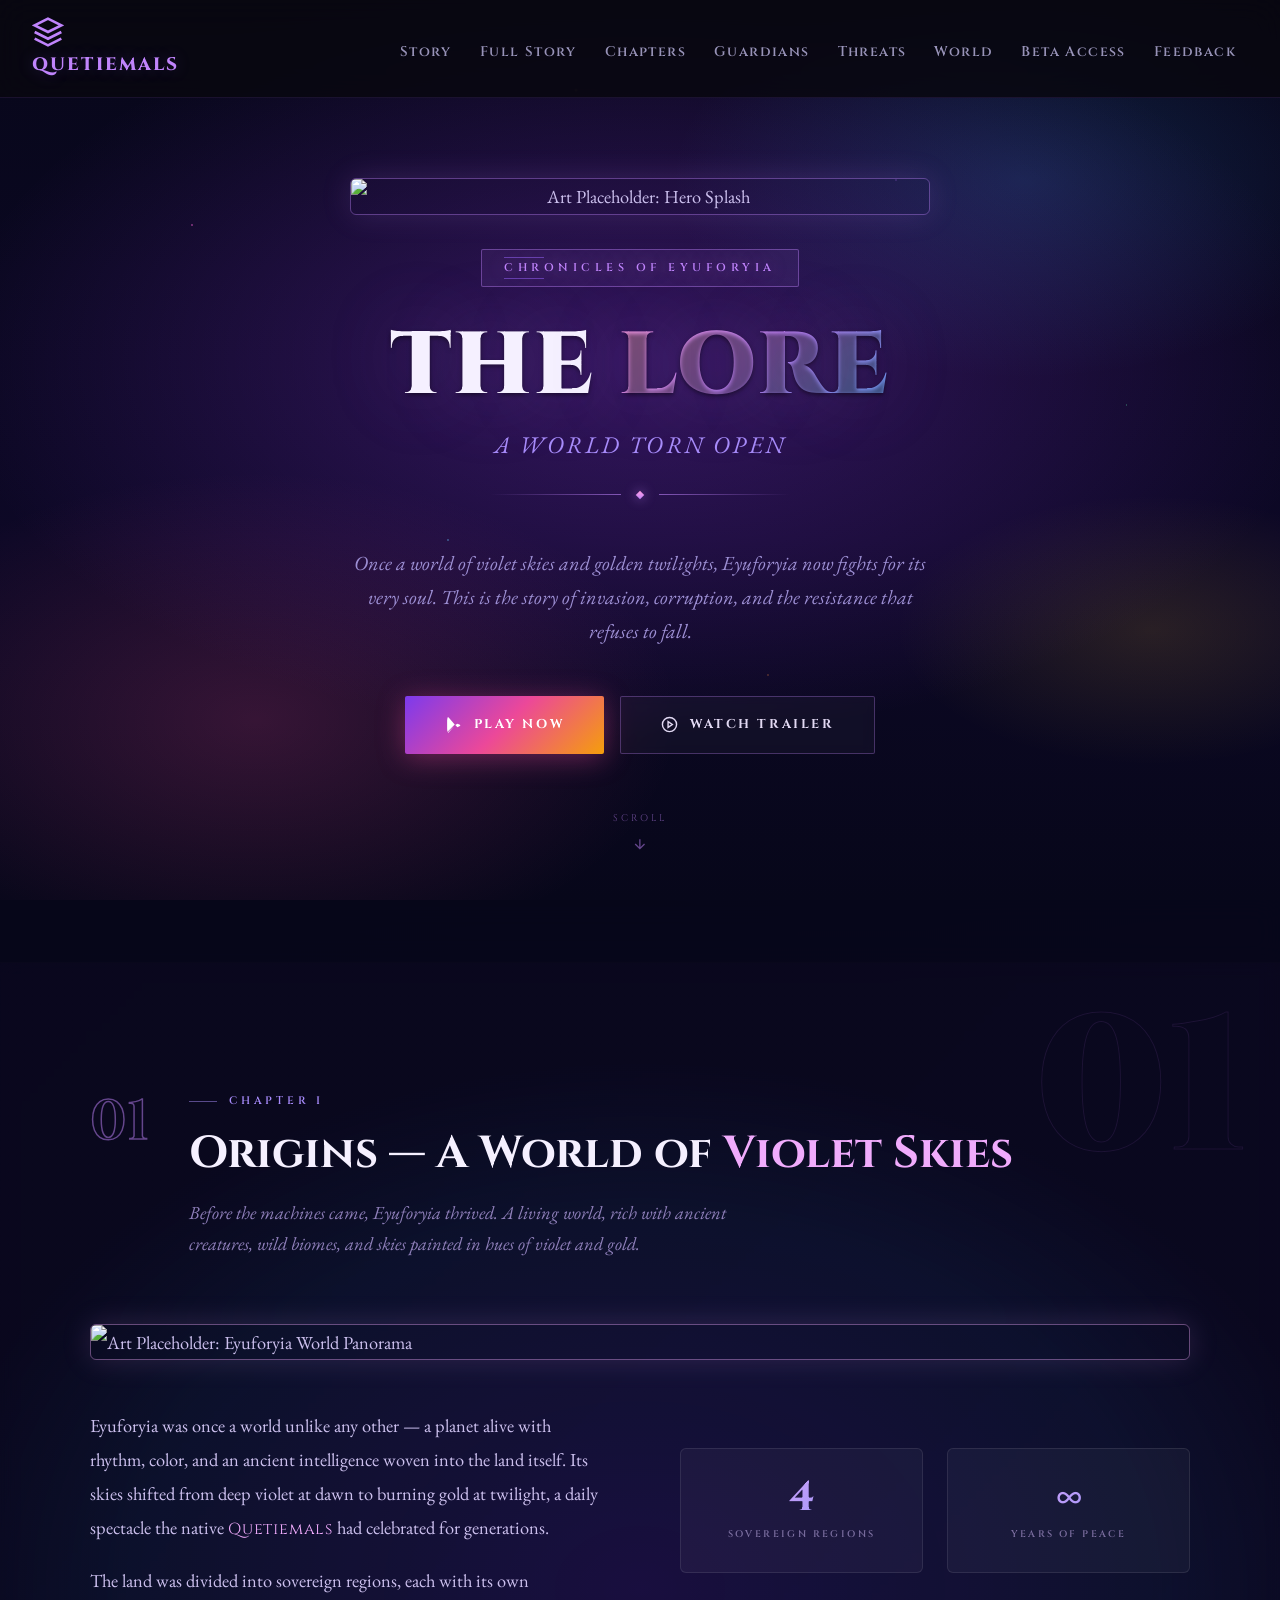
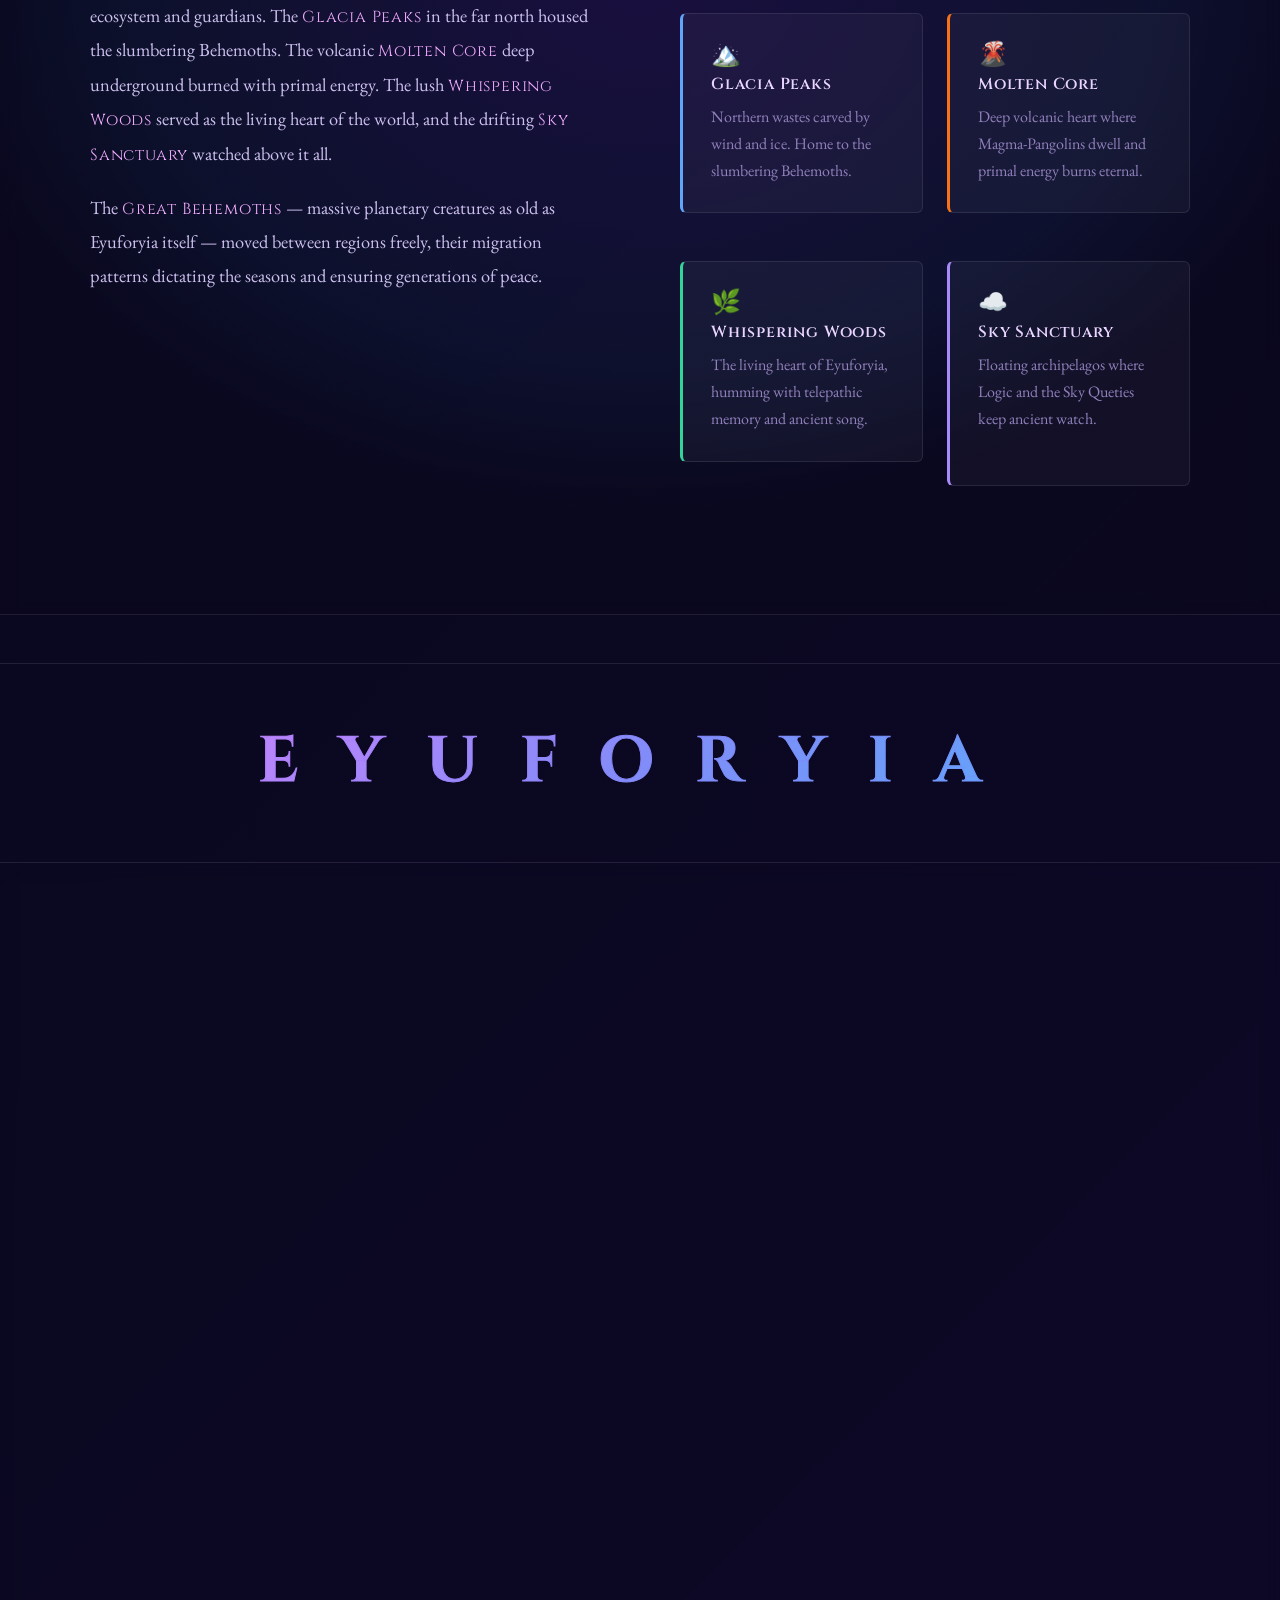
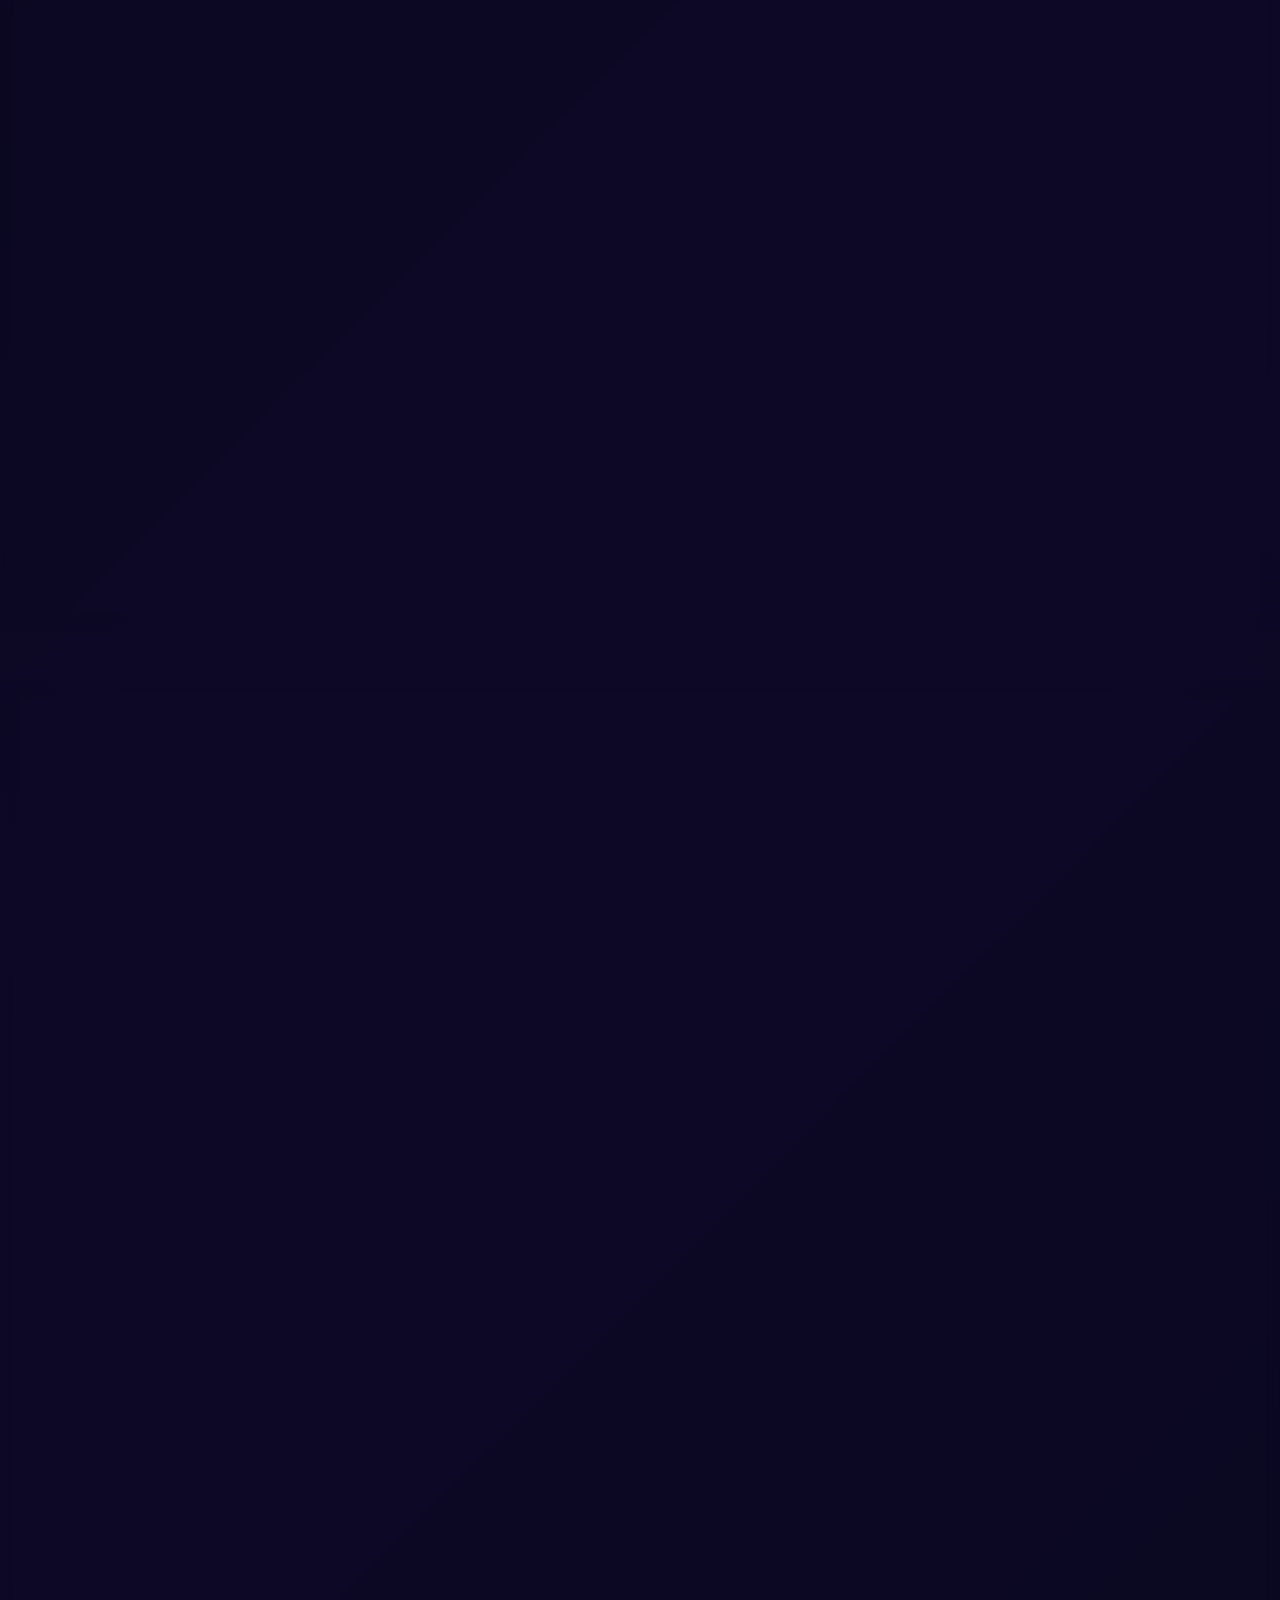
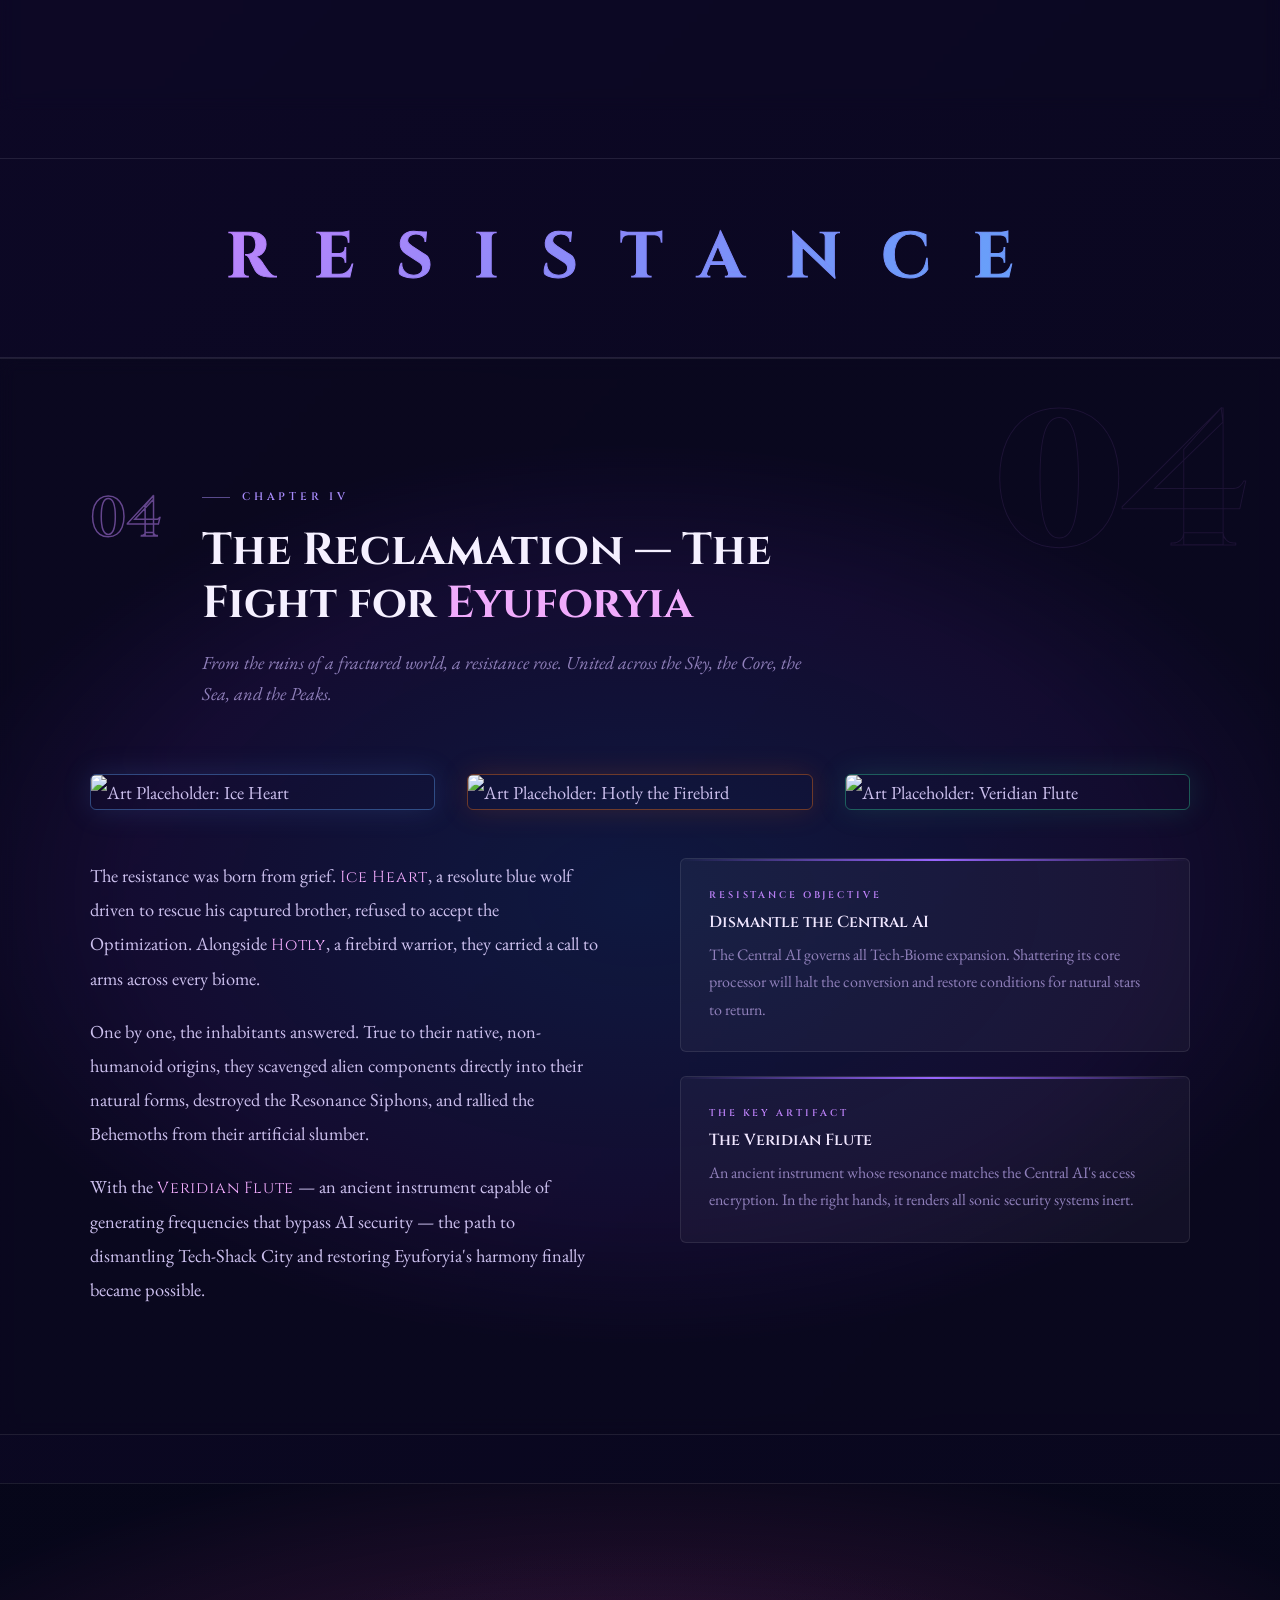
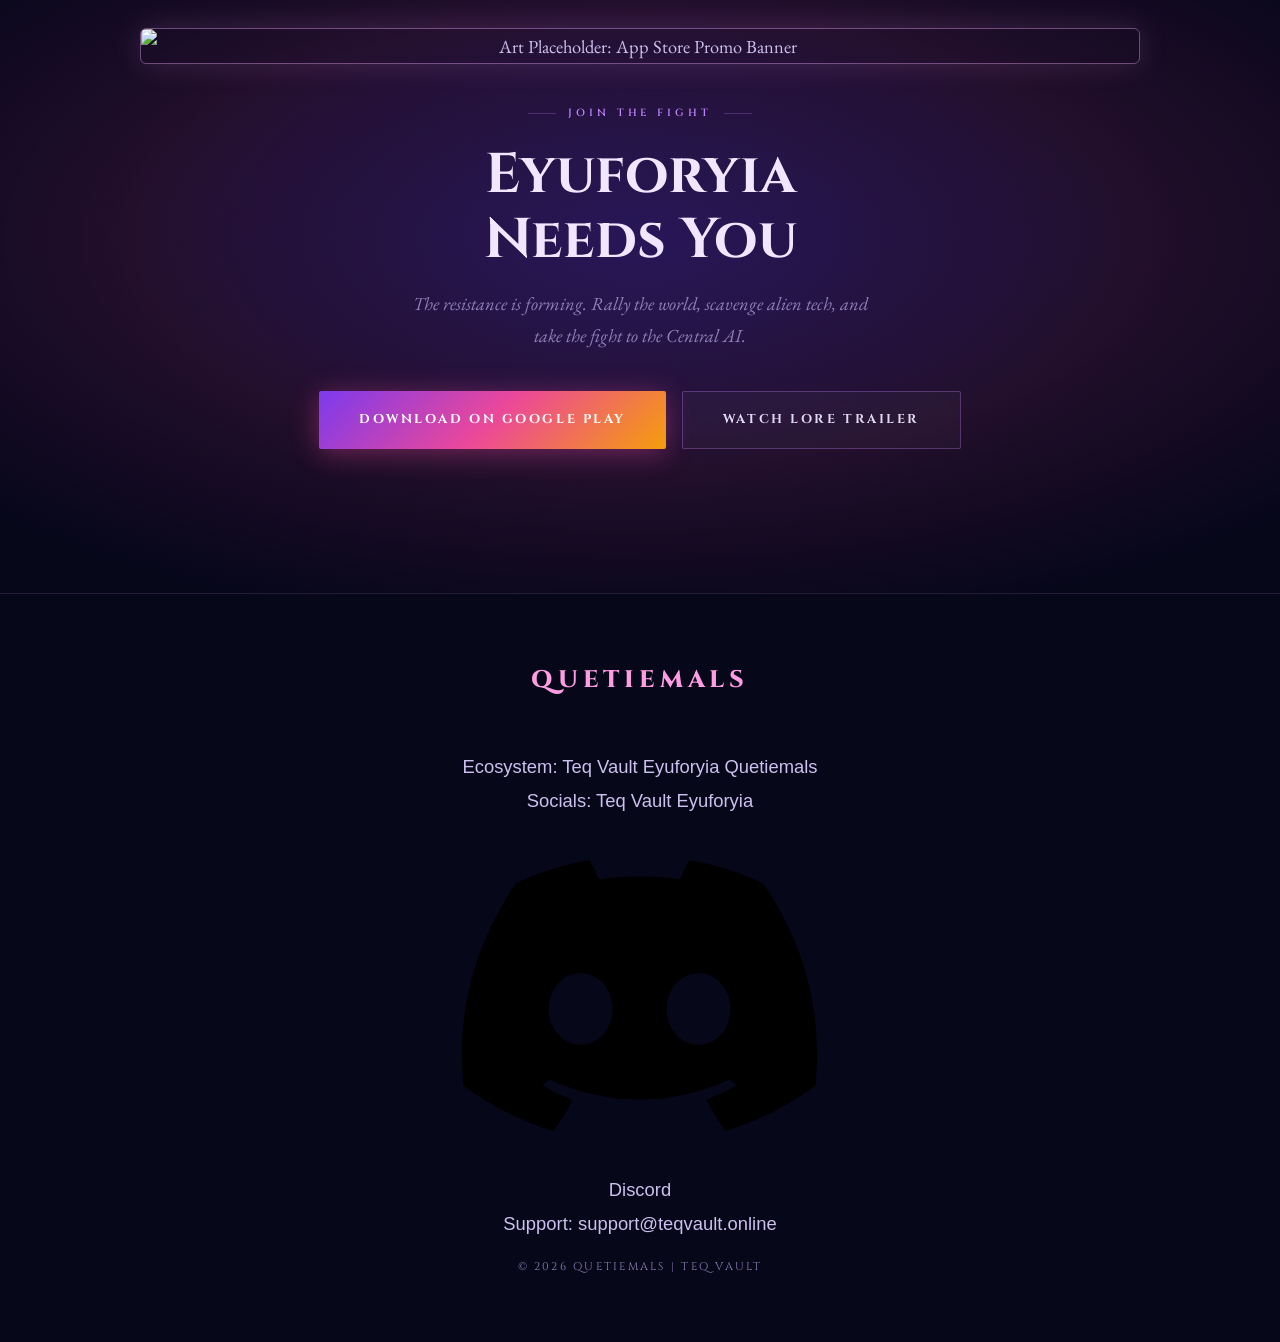
==== index.html @ 3c460dd6 "Adsense Update Adsense Update" ====
<!DOCTYPE html>
<html lang="en" data-theme="dark">
<head>
  <script>
    window.dataLayer = window.dataLayer || [];
    function gtag(){dataLayer.push(arguments);}
    gtag('js', new Date());
    gtag('config', 'AW-18081437614');
  </script>

  <script type="application/ld+json">
  {
    "@context": "https://schema.org",
    "@type": "CreativeWork",
    "name": "Chronicles of Eyuforyia",
    "alternativeHeadline": "The Lore of Quetiemals",
    "description": "The official lore hub for Eyuforyia, a world of violet skies facing mechanical corruption and the rise of the Quetie resistance.",
    "genre": ["Science Fantasy", "Game Lore", "World Building"],
    "author": { "@type": "Organization", "name": "Teq Vault LLC" },
    "hasPart": [
      { "@type": "CreativeWork", "name": "Chapter I: Origins" },
      { "@type": "CreativeWork", "name": "Chapter III: The Mechanical Corruption" }
    ]
  }
  </script>

  <script async src="https://pagead2.googlesyndication.com/pagead/js/adsbygoogle.js?client=ca-pub-2168487052215648" crossorigin="anonymous"></script>
  <script async src="https://www.googletagmanager.com/gtag/js?id=AW-18081437614"></script>

  <meta charset="UTF-8" />
  <meta name="google-site-verification" content="EwNHriVke6C1HkRrt9NQ9toqw_e5fjX2D9Z-4wwfinc" />
  <meta name="viewport" content="width=device-width, initial-scale=1.0" />
  <title>The Lore | Quetiemals</title>
  <meta name="description" content="Chronicles of Eyuforyia — the story of a world torn open, corrupted, and fighting to reclaim its soul." />

  <link rel="preconnect" href="https://fonts.googleapis.com">
  <link rel="preconnect" href="https://fonts.gstatic.com" crossorigin>
  <link href="https://fonts.googleapis.com/css2?family=Cinzel:wght@400;600;700;900&family=EB+Garamond:ital,wght@0,400;0,500;1,400;1,500&display=swap" rel="stylesheet">

  <script src="https://cdn.tailwindcss.com"></script>
  <link rel="stylesheet" href="CSS/style.css">

  <style>
    /* ════════════════════════════════════════
       BASE THEME (Cinzel / EB Garamond)
    ════════════════════════════════════════ */
    :root {
      --bg:            #09090f;
      --bg-section:    rgba(13, 12, 24, 0.65);
      --bg-card:       rgba(255, 255, 255, 0.025);
      --border:        rgba(255, 255, 255, 0.07);
      --border-accent: rgba(201, 169, 110, 0.25);
      
      --gold:          #c9a96e;
      --gold-dim:      #a07840;
      --gold-glow:     rgba(201, 169, 110, 0.15);
      
      --text-primary:  #f0ece0;
      --text-body:     #c0b8a8;
      --text-muted:    #8a8070;
      
      --font-display:  'Cinzel', serif;
      --font-body:     'EB Garamond', Georgia, serif;
      
      --radius:        4px;
      --ease:          300ms ease;
    }

    *, *::before, *::after { box-sizing: border-box; margin: 0; padding: 0; }
    html { scroll-behavior: smooth; }

    body {
      background: var(--bg);
      color: var(--text-body);
      font-family: var(--font-body);
      font-size: 1.15rem;
      line-height: 1.85;
      overflow-x: hidden;
      position: relative;
    }

    /* ════════════════════════════════════════
       PARALLAX BACKGROUND
    ════════════════════════════════════════ */
    .parallax-bg {
      position: fixed;
      top: 0; left: 0;
      width: 100vw; height: 100vh;
      z-index: -2;
      background-image: url('image_dd6986.jpg'); 
      background-size: cover;
      background-position: center;
      background-attachment: fixed;
      filter: brightness(0.4) contrast(1.2);
    }

    .parallax-overlay {
      position: fixed;
      top: 0; left: 0;
      width: 100vw; height: 100vh;
      z-index: -1;
      background: radial-gradient(circle at center, rgba(9, 9, 15, 0.4) 0%, rgba(9, 9, 15, 0.9) 100%);
    }

    .skip-link {
      position: absolute; top: -100px; left: 1rem;
      background: var(--gold); color: var(--bg);
      padding: 0.5rem 1rem; border-radius: 2px;
      font-family: var(--font-display); font-size: 0.8rem; font-weight: 700;
      z-index: 9999; transition: top 0.2s;
    }
    .skip-link:focus { top: 1rem; }

    /* ════════════════════════════════════════
       ART PLACEHOLDER SYSTEM
    ════════════════════════════════════════ */
    .art-placeholder {
      width: 100%;
      height: auto;
      border-radius: var(--radius);
      border: 1px solid var(--border-accent);
      box-shadow: 0 0 30px var(--gold-glow);
      margin-bottom: 3rem;
      transition: transform var(--ease), box-shadow var(--ease), border-color var(--ease);
      object-fit: cover;
    }
    .art-placeholder:hover {
      transform: translateY(-4px);
    }
    .art-placeholder-hero { border-color: rgba(192, 132, 252, 0.4); box-shadow: 0 0 30px rgba(192, 132, 252, 0.15); margin-bottom: 2rem; }
    .art-placeholder-hero:hover { box-shadow: 0 0 45px rgba(192, 132, 252, 0.3); }

    .art-placeholder-origins { border-color: rgba(240, 171, 252, 0.4); box-shadow: 0 0 30px rgba(240, 171, 252, 0.15); }
    .art-placeholder-origins:hover { box-shadow: 0 0 45px rgba(240, 171, 252, 0.3); }

    .art-placeholder-invasion { border-color: rgba(249, 115, 22, 0.4); box-shadow: 0 0 30px rgba(249, 115, 22, 0.15); }
    .art-placeholder-invasion:hover { box-shadow: 0 0 45px rgba(249, 115, 22, 0.3); }

    .art-placeholder-corruption { border-color: rgba(57, 211, 83, 0.4); box-shadow: 0 0 30px rgba(57, 211, 83, 0.15); }
    .art-placeholder-corruption:hover { box-shadow: 0 0 45px rgba(57, 211, 83, 0.3); }

    .art-placeholder-reclamation { border-color: rgba(96, 165, 250, 0.4); box-shadow: 0 0 30px rgba(96, 165, 250, 0.15); margin-bottom: 0; height: 100%;}
    .art-placeholder-reclamation:hover { box-shadow: 0 0 45px rgba(96, 165, 250, 0.3); }
    
    .art-placeholder-cta { border-color: rgba(240, 171, 252, 0.4); box-shadow: 0 0 30px rgba(240, 171, 252, 0.15); margin-bottom: 2.5rem; }
    .art-placeholder-cta:hover { box-shadow: 0 0 45px rgba(240, 171, 252, 0.3); }

    /* Character Portrait Grid */
    .portrait-grid {
      display: grid;
      grid-template-columns: repeat(3, 1fr);
      gap: 2rem;
      margin-bottom: 3rem;
    }
    @media (max-width: 860px) {
      .portrait-grid { grid-template-columns: 1fr; }
    }

    /* ════════════════════════════════════════
       HERO
    ════════════════════════════════════════ */
    .hero {
      position: relative;
      min-height: 100vh;
      display: flex;
      align-items: center;
      justify-content: center;
      text-align: center;
      padding: 9rem 2rem 7rem;
      overflow: hidden;
      background-color: var(--bg);
    }

    .hero-bg {
      position: absolute; inset: 0; z-index: 0;
      background:
        radial-gradient(ellipse 80% 60% at 50% 40%, rgba(100, 60, 180, 0.18) 0%, transparent 70%),
        radial-gradient(ellipse 60% 40% at 80% 80%, rgba(180, 80, 20, 0.12) 0%, transparent 60%),
        linear-gradient(180deg, #09090f 0%, #0d0c18 60%, transparent 100%);
    }

    /* Star Drift Animation */
    .hero-bg::after {
      content: '';
      position: absolute; inset: 0;
      background-image:
        radial-gradient(1px 1px at 15% 25%, rgba(180,150,255,0.4) 0%, transparent 100%),
        radial-gradient(1px 1px at 35% 60%, rgba(255,200,100,0.3) 0%, transparent 100%),
        radial-gradient(1px 1px at 70% 20%, rgba(180,150,255,0.35) 0%, transparent 100%),
        radial-gradient(1.5px 1.5px at 45% 10%, rgba(255,255,255,0.2) 0%, transparent 100%);
      animation: starDrift 40s linear infinite;
    }

    @keyframes starDrift {
      0%   { transform: translateY(0); opacity: 0.8; }
      50%  { opacity: 1; }
      100% { transform: translateY(-40px); opacity: 0.8; }
    }

    .hero-content {
      position: relative; z-index: 1;
      max-width: 900px; margin: 0 auto;
    }

    .hero-eyebrow {
      display: inline-block;
      font-family: var(--font-display);
      font-size: 0.7rem; font-weight: 600;
      letter-spacing: 0.4em; text-transform: uppercase;
      color: var(--gold-dim);
      border: 1px solid rgba(160,120,64,0.35);
      padding: 0.4rem 1.4rem; border-radius: 2px;
      background: rgba(160,120,64,0.06);
      margin-bottom: 2rem;
    }

    .hero-title {
      font-family: var(--font-display);
      font-size: clamp(2.8rem, 7vw, 5.5rem);
      font-weight: 900; line-height: 1.1;
      color: var(--text-primary);
      text-shadow: 0 0 80px rgba(150, 100, 200, 0.3), 0 2px 4px rgba(0,0,0,0.5);
      margin-bottom: 0.5rem;
      letter-spacing: 0.02em;
    }

    .hero-title span {
      background: linear-gradient(135deg, #c9a96e, #e8c98a, #a07840);
      -webkit-background-clip: text;
      -webkit-text-fill-color: transparent;
      background-clip: text;
    }

    .hero-subtitle {
      font-family: var(--font-body);
      font-size: 1.5rem; font-style: italic;
      color: var(--text-muted);
      margin-bottom: 1.5rem;
    }

    .hero-desc {
      font-family: var(--font-body);
      font-size: 1.25rem; font-style: italic;
      color: var(--text-muted);
      max-width: 580px; margin: 0 auto 3rem; line-height: 1.7;
    }

    .gem-row {
      display: flex; align-items: center; justify-content: center;
      gap: 1rem; margin: 0 auto 3rem; max-width: 300px;
    }
    .gem-line {
      flex: 1; height: 1px;
      background: linear-gradient(to right, transparent, rgba(201,169,110,0.5));
    }
    .gem-line.r { background: linear-gradient(to left, transparent, rgba(201,169,110,0.5)); }
    .gem-dot {
      width: 6px; height: 6px; background: var(--gold);
      transform: rotate(45deg);
      box-shadow: 0 0 8px rgba(201,169,110,0.6);
    }

    .hero-cta {
      display: flex; gap: 1rem; flex-wrap: wrap; justify-content: center;
    }

    .btn {
      display: inline-flex; align-items: center; gap: 0.75rem;
      font-family: var(--font-display); font-size: 0.8rem;
      font-weight: 700; letter-spacing: 0.2em; text-transform: uppercase;
      padding: 1rem 2.5rem; border-radius: 2px;
      text-decoration: none; transition: all var(--ease); border: none; cursor: pointer;
    }

    .btn-primary {
      background: linear-gradient(135deg, #8a5a22, #c9a96e);
      color: #09090f;
      box-shadow: 0 4px 24px rgba(201,169,110,0.25);
    }
    .btn-primary:hover {
      transform: translateY(-2px);
      box-shadow: 0 8px 36px rgba(201,169,110,0.4);
    }

    .btn-ghost {
      background: rgba(255,255,255,0.03);
      color: var(--text-primary);
      border: 1px solid rgba(255,255,255,0.1);
      backdrop-filter: blur(5px);
    }
    .btn-ghost:hover {
      background: rgba(255,255,255,0.08);
      border-color: rgba(201,169,110,0.4);
      transform: translateY(-2px);
    }

    .scroll-cue {
      position: absolute; bottom: 3rem; left: 50%;
      transform: translateX(-50%); z-index: 1;
      display: flex; flex-direction: column; align-items: center; gap: 0.5rem;
      animation: cueFloat 2.5s ease-in-out infinite; opacity: 0.5;
    }
    .scroll-cue span {
      font-family: var(--font-display); font-size: 0.6rem;
      letter-spacing: 0.3em; text-transform: uppercase; color: var(--gold-dim);
    }
    .scroll-cue svg { color: var(--gold-dim); }
    @keyframes cueFloat {
      0%, 100% { transform: translateX(-50%) translateY(0); }
      50%      { transform: translateX(-50%) translateY(8px); }
    }

    /* ════════════════════════════════════════
       STICKY TABS
    ════════════════════════════════════════ */
    .lore-tabs {
      position: sticky; top: 0; z-index: 100;
      background: rgba(9, 9, 15, 0.85);
      backdrop-filter: blur(12px);
      -webkit-backdrop-filter: blur(12px);
      border-bottom: 1px solid rgba(255,255,255,0.05);
    }
    .lore-tabs-inner {
      max-width: 1100px; margin: 0 auto; padding: 0 2rem;
      display: flex; justify-content: center; overflow-x: auto; scrollbar-width: none; gap: 1rem;
    }
    .lore-tabs-inner::-webkit-scrollbar { display: none; }

    .lore-tab {
      font-family: var(--font-display); font-size: 0.7rem;
      font-weight: 600; letter-spacing: 0.2em; text-transform: uppercase;
      color: var(--text-muted); text-decoration: none;
      padding: 1.2rem 1rem; white-space: nowrap;
      border-bottom: 2px solid transparent;
      transition: color var(--ease), border-color var(--ease);
    }
    .lore-tab:hover { color: var(--text-primary); }
    .lore-tab.active { color: var(--gold); border-bottom-color: var(--gold); }

    /* ════════════════════════════════════════
       SECTIONS
    ════════════════════════════════════════ */
    .lore-section {
      position: relative;
      padding: 8rem 2rem;
      background: var(--bg-section);
      backdrop-filter: blur(8px);
      -webkit-backdrop-filter: blur(8px);
      border-top: 1px solid var(--border);
      border-bottom: 1px solid var(--border);
      overflow: hidden;
      margin-bottom: 3rem;
    }

    /* Background accent gradients based on chapter */
    #origins { background: radial-gradient(ellipse 70% 50% at 50% 50%, rgba(100,60,180,0.08) 0%, var(--bg-section) 70%); }
    #invasion { background: radial-gradient(ellipse 70% 50% at 50% 50%, rgba(180,100,20,0.08) 0%, var(--bg-section) 70%); }
    #corruption { background: radial-gradient(ellipse 70% 50% at 50% 50%, rgba(57,211,83,0.04) 0%, var(--bg-section) 70%); }
    #reclamation { background: radial-gradient(ellipse 70% 50% at 50% 50%, rgba(40,120,200,0.08) 0%, var(--bg-section) 70%); }

    /* Watermark Number */
    .lore-section::before {
      content: attr(data-num);
      position: absolute; top: 2rem; right: 2rem;
      font-family: var(--font-display);
      font-size: clamp(6rem, 15vw, 16rem);
      font-weight: 900; line-height: 1;
      color: transparent;
      -webkit-text-stroke: 1px rgba(201, 169, 110, 0.08);
      pointer-events: none; user-select: none; z-index: 0;
    }

    .section-inner {
      max-width: 1100px; margin: 0 auto;
      position: relative; z-index: 1;
    }

    .section-header {
      display: grid;
      grid-template-columns: auto 1fr;
      gap: 2.5rem; align-items: start;
      margin-bottom: 4rem;
    }
    @media (max-width: 600px) { .section-header { grid-template-columns: 1fr; gap: 1rem; } }

    .section-number {
      font-family: var(--font-display);
      font-size: 3.5rem; font-weight: 700; line-height: 1;
      color: transparent;
      -webkit-text-stroke: 1.5px rgba(201, 169, 110, 0.4);
      padding-top: 0.2rem;
    }

    .section-label {
      font-family: var(--font-display);
      font-size: 0.68rem; font-weight: 600;
      letter-spacing: 0.35em; text-transform: uppercase;
      color: var(--gold-dim);
      display: flex; align-items: center; gap: 0.75rem;
      margin-bottom: 1rem;
    }
    .section-label::before {
      content: ''; display: inline-block; width: 28px; height: 1px;
      background: rgba(160,120,64,0.5);
    }

    .section-title {
      font-family: var(--font-display);
      font-size: clamp(1.6rem, 4vw, 2.8rem);
      font-weight: 700; line-height: 1.2;
      color: var(--text-primary);
      margin-bottom: 1rem;
    }
    .section-title em { font-style: normal; color: var(--gold); }

    .section-intro {
      font-family: var(--font-body);
      font-size: 1.15rem; font-style: italic;
      color: var(--text-muted);
      max-width: 600px; line-height: 1.7;
    }

    .content-split {
      display: grid;
      grid-template-columns: 1fr 1fr;
      gap: 5rem; align-items: start;
    }
    .content-split.reverse { direction: rtl; }
    .content-split.reverse > * { direction: ltr; }
    @media (max-width: 860px) {
      .content-split, .content-split.reverse { grid-template-columns: 1fr; direction: ltr; gap: 3rem; }
    }

    .prose p {
      font-family: var(--font-body);
      font-size: 1.15rem; font-weight: 400;
      line-height: 1.85; color: var(--text-body);
      margin-bottom: 1.2rem;
    }
    .prose p:last-child { margin-bottom: 0; }
    .prose strong { color: var(--gold); font-weight: normal; font-family: var(--font-display); letter-spacing: 0.05em; font-size: 1rem; }

    /* ════════════════════════════════════════
       CARDS & STATS
    ════════════════════════════════════════ */
    .stats-row {
      display: grid; grid-template-columns: 1fr 1fr;
      gap: 1.5rem; margin-bottom: 1.5rem;
    }

    .stat-item {
      background: var(--bg-card);
      border: 1px solid var(--border);
      border-radius: var(--radius);
      padding: 1.75rem 1.25rem; text-align: center;
      transition: border-color var(--ease), background var(--ease);
    }
    .stat-item:hover {
      border-color: rgba(201,169,110,0.3);
      background: rgba(201,169,110,0.04);
    }

    .stat-value {
      font-family: var(--font-display);
      font-size: 2.6rem; font-weight: 700; line-height: 1;
      color: var(--gold); margin-bottom: 0.5rem;
    }

    .stat-label {
      font-family: var(--font-display);
      font-size: 0.6rem; font-weight: 600;
      letter-spacing: 0.25em; text-transform: uppercase;
      color: #6a6050;
    }

    .regions-grid {
      display: grid; grid-template-columns: 1fr 1fr; gap: 1.5rem;
    }

    .region-card, .lore-card {
      background: var(--bg-card);
      border: 1px solid var(--border);
      border-radius: var(--radius);
      padding: 1.75rem;
      transition: border-color var(--ease), transform var(--ease);
      margin-bottom: 1.5rem;
    }
    .region-card:last-child, .lore-card:last-child { margin-bottom: 0; }
    .region-card:hover, .lore-card:hover {
      border-color: rgba(201,169,110,0.25);
      transform: translateY(-3px);
    }

    .region-icon { font-size: 1.5rem; margin-bottom: 0.5rem; line-height: 1; }

    .region-name, .lore-card-title {
      font-family: var(--font-display);
      font-size: 1rem; font-weight: 600;
      color: var(--text-primary);
      margin-bottom: 0.5rem; line-height: 1.3;
    }

    .region-desc, .lore-card-body {
      font-family: var(--font-body);
      font-size: 1rem; line-height: 1.7;
      color: var(--text-muted);
    }

    .lore-card-label {
      font-family: var(--font-display); font-size: 0.6rem;
      font-weight: 600; letter-spacing: 0.3em;
      text-transform: uppercase; color: var(--gold-dim);
      margin-bottom: 0.5rem; display: block;
    }

    /* ════════════════════════════════════════
       TIMELINE
    ════════════════════════════════════════ */
    .timeline {
      position: relative;
      padding-left: 3rem;
      margin: 4rem 0;
    }

    .timeline::before {
      content: '';
      position: absolute; left: 0; top: 0.5rem; bottom: 1rem;
      width: 1px;
      background: linear-gradient(to bottom, rgba(201,169,110,0.5), transparent);
    }

    .timeline-item {
      position: relative; margin-bottom: 3.5rem;
    }
    .timeline-item:last-child { margin-bottom: 0; }

    .timeline-item::before {
      content: '';
      position: absolute;
      left: -3rem; top: 0.45rem;
      width: 8px; height: 8px;
      background: var(--gold);
      transform: rotate(45deg) translateX(-3px);
      box-shadow: 0 0 10px rgba(201,169,110,0.6);
    }

    .timeline-meta {
      font-family: var(--font-display); font-size: 0.65rem;
      font-weight: 600; letter-spacing: 0.25em; text-transform: uppercase;
      color: var(--gold-dim); margin-bottom: 0.5rem;
    }

    .timeline-heading {
      font-family: var(--font-display);
      font-size: 1.25rem; font-weight: 600;
      color: var(--text-primary); margin-bottom: 0.75rem; line-height: 1.3;
    }

    .timeline-body {
      font-family: var(--font-body);
      font-size: 1.15rem; line-height: 1.85; color: var(--text-body);
    }

    /* ════════════════════════════════════════
       ALERTS & PULL QUOTES
    ════════════════════════════════════════ */
    .corrupt-card {
      background: rgba(255, 60, 60, 0.03);
      border: 1px solid rgba(255, 60, 60, 0.15);
      border-radius: var(--radius);
      padding: 1.75rem; margin-bottom: 1.5rem;
    }

    .corrupt-badge {
      display: inline-flex; align-items: center; gap: 0.5rem;
      background: rgba(255, 60, 60, 0.08);
      border: 1px solid rgba(255, 60, 60, 0.25);
      color: #ff6060;
      font-family: var(--font-display); font-size: 0.65rem;
      letter-spacing: 0.25em; text-transform: uppercase;
      padding: 0.35rem 0.9rem; border-radius: 2px;
      margin-bottom: 1.25rem;
    }
    .corrupt-badge::before { content: '⚠'; font-size: 0.75rem; }

    .pull-quote {
      position: relative; margin: 3.5rem 0;
      padding: 2rem 2.5rem;
      border-left: 3px solid var(--gold);
      background: rgba(201,169,110,0.05);
      border-radius: 0 var(--radius) var(--radius) 0;
    }

    .pull-quote blockquote {
      font-family: var(--font-body);
      font-size: 1.3rem; font-style: italic;
      color: #d4c8a8; line-height: 1.6;
      margin-bottom: 0.6rem;
    }

    .pull-quote cite {
      font-family: var(--font-display); font-size: 0.68rem;
      letter-spacing: 0.2em; text-transform: uppercase;
      color: var(--gold-dim); font-style: normal; display: block;
    }

    /* ════════════════════════════════════════
       DIVIDER SCENE
    ════════════════════════════════════════ */
    .divider-scene {
      position: relative; overflow: hidden;
      height: 140px; 
      display: flex; align-items: center; justify-content: center;
      background: transparent; 
    }

    .divider-text {
      font-family: var(--font-display);
      font-size: clamp(2rem, 6vw, 4rem);
      font-weight: 700; letter-spacing: 0.65em;
      color: rgba(255,255,255,0.08);
      text-transform: uppercase;
      user-select: none; position: relative; overflow: hidden;
    }

    /* ════════════════════════════════════════
       CTA
    ════════════════════════════════════════ */
    .cta-section {
      position: relative; padding: 9rem 2rem;
      text-align: center; border-top: 1px solid var(--border);
      background: var(--bg);
      overflow: hidden;
    }
    
    .cta-section::before {
      content: ''; position: absolute; inset: 0;
      background: radial-gradient(ellipse 60% 60% at 50% 50%, rgba(100,60,180,0.12) 0%, transparent 70%);
    }

    .cta-label {
      font-family: var(--font-display); font-size: 0.65rem; font-weight: 600;
      letter-spacing: 0.38em; text-transform: uppercase;
      color: var(--gold-dim); margin-bottom: 1.25rem;
      display: flex; align-items: center; justify-content: center; gap: 0.75rem;
      position: relative;
    }
    .cta-label::before, .cta-label::after {
      content: ''; display: inline-block; width: 28px; height: 1px;
      background: rgba(160,120,64,0.5);
    }

    .cta-title {
      font-family: var(--font-display);
      font-size: clamp(2rem, 5vw, 3.5rem); font-weight: 700;
      color: var(--text-primary); margin-bottom: 1rem; position: relative;
    }

    .cta-desc {
      font-family: var(--font-body); font-size: 1.15rem; font-style: italic;
      color: var(--text-muted); max-width: 480px;
      margin: 0 auto 2.5rem; line-height: 1.7; position: relative;
    }

    .cta-buttons {
      display: flex; gap: 1rem; flex-wrap: wrap;
      justify-content: center; position: relative;
    }

    /* ════════════════════════════════════════
       REVEAL
    ════════════════════════════════════════ */
    .reveal {
      opacity: 0; transform: translateY(20px);
      transition: opacity 0.85s ease, transform 0.85s ease;
    }
    .reveal.visible { opacity: 1; transform: translateY(0); }
    .reveal-delay-1 { transition-delay: 0.12s; }
    .reveal-delay-2 { transition-delay: 0.24s; }
    .reveal-delay-3 { transition-delay: 0.36s; }

    /* ════════════════════════════════════════
       RESPONSIVE
    ════════════════════════════════════════ */
    @media (max-width: 640px) {
      .lore-section  { padding: 5rem 1.25rem; }
      .stats-row     { grid-template-columns: 1fr; }
      .regions-grid  { grid-template-columns: 1fr; }
      .timeline      { padding-left: 2rem; }
      .pull-quote blockquote { font-size: 1.1rem; }
    }

    /* ════════════════════════════════════════
       COLORFUL THEME OVERRIDES — QUETIEMALS
    ════════════════════════════════════════ */
    :root {
      --bg:            #07071a;
      --bg-section:    rgba(10, 8, 30, 0.75);
      --bg-card:       rgba(255, 255, 255, 0.04);
      --border:        rgba(255, 255, 255, 0.09);
      --border-accent: rgba(180, 100, 255, 0.3);

      --gold:          #ff9de2;
      --gold-dim:      #c96bc0;
      --gold-glow:     rgba(255, 100, 220, 0.2);

      --text-primary:  #f5f0ff;
      --text-body:     #ccc0ee;
      --text-muted:    #9080bb;

      --font-display:  'Cinzel', serif;
      --font-body:     'EB Garamond', Georgia, serif;

      --radius:        6px;
      --ease:          300ms ease;
    }

    body {
      background: linear-gradient(135deg, #07071a 0%, #0d0826 50%, #07071a 100%);
    }

    /* Animated rainbow gradient header */
    .hero-bg {
      background:
        radial-gradient(ellipse 90% 70% at 50% 40%, rgba(160, 60, 255, 0.28) 0%, transparent 60%),
        radial-gradient(ellipse 60% 50% at 20% 80%, rgba(255, 80, 150, 0.18) 0%, transparent 55%),
        radial-gradient(ellipse 50% 40% at 80% 20%, rgba(60, 160, 255, 0.18) 0%, transparent 55%),
        radial-gradient(ellipse 40% 30% at 90% 70%, rgba(255, 200, 50, 0.12) 0%, transparent 50%),
        linear-gradient(180deg, #07071a 0%, #0d0826 60%, transparent 100%);
    }

    .hero-bg::after {
      background-image:
        radial-gradient(1.5px 1.5px at 15% 25%, rgba(255,100,220,0.7) 0%, transparent 100%),
        radial-gradient(1.5px 1.5px at 35% 60%, rgba(100,200,255,0.6) 0%, transparent 100%),
        radial-gradient(1px 1px at 70% 20%, rgba(180,100,255,0.6) 0%, transparent 100%),
        radial-gradient(2px 2px at 45% 10%, rgba(255,220,80,0.5) 0%, transparent 100%),
        radial-gradient(1px 1px at 88% 45%, rgba(100,255,180,0.5) 0%, transparent 100%),
        radial-gradient(1.5px 1.5px at 60% 75%, rgba(255,140,60,0.4) 0%, transparent 100%);
    }

    /* Rainbow animated title */
    .hero-title span {
      background: linear-gradient(135deg, #ff9de2, #c084fc, #60a5fa, #34d399, #fbbf24, #f87171, #ff9de2);
      background-size: 300% 300%;
      -webkit-background-clip: text;
      -webkit-text-fill-color: transparent;
      background-clip: text;
      animation: rainbowShift 6s ease infinite;
    }

    @keyframes rainbowShift {
      0%   { background-position: 0% 50%; }
      50%  { background-position: 100% 50%; }
      100% { background-position: 0% 50%; }
    }

    .hero-eyebrow {
      color: #c084fc;
      border-color: rgba(192, 132, 252, 0.4);
      background: rgba(192, 132, 252, 0.08);
      text-shadow: 0 0 16px rgba(192,132,252,0.5);
    }

    .hero-subtitle { color: #a78bfa; }
    .hero-desc { color: #9d8fd4; }

    .gem-dot {
      background: linear-gradient(135deg, #ff9de2, #c084fc);
      box-shadow: 0 0 12px rgba(192,132,252,0.8);
    }
    .gem-line { background: linear-gradient(to right, transparent, rgba(192,132,252,0.6)); }
    .gem-line.r { background: linear-gradient(to left, transparent, rgba(192,132,252,0.6)); }

    /* Colorful primary button */
    .btn-primary {
      background: linear-gradient(135deg, #7c3aed, #ec4899, #f59e0b);
      color: #fff;
      box-shadow: 0 4px 28px rgba(236,72,153,0.4);
    }
    .btn-primary:hover {
      box-shadow: 0 8px 40px rgba(236,72,153,0.6);
      transform: translateY(-2px);
    }
    .btn-ghost {
      border-color: rgba(192,132,252,0.3);
      color: #e2d9f3;
    }
    .btn-ghost:hover {
      border-color: rgba(192,132,252,0.6);
      background: rgba(192,132,252,0.08);
    }

    /* Scrollcue */
    .scroll-cue span, .scroll-cue svg { color: #c084fc; }

    /* Nav */
    .nav-logo { color: #c084fc !important; }
    .nav-links a:hover { color: #ff9de2 !important; }
    .lore-tab.active { color: #ff9de2 !important; border-bottom-color: #ff9de2 !important; }
    .lore-tab:hover { color: #f0abfc !important; }
    .lore-tabs { background: rgba(7, 7, 26, 0.9) !important; }

    /* Section accent colors per chapter */
    #origins {
      background: radial-gradient(ellipse 80% 60% at 50% 50%,
        rgba(120, 60, 255, 0.14) 0%,
        rgba(60, 160, 255, 0.06) 50%,
        var(--bg-section) 70%) !important;
    }
    #invasion {
      background: radial-gradient(ellipse 80% 60% at 50% 50%,
        rgba(255, 80, 80, 0.14) 0%,
        rgba(255, 140, 40, 0.08) 50%,
        var(--bg-section) 70%) !important;
    }
    #corruption {
      background: radial-gradient(ellipse 80% 60% at 50% 50%,
        rgba(40, 220, 100, 0.10) 0%,
        rgba(0, 180, 150, 0.06) 50%,
        var(--bg-section) 70%) !important;
    }
    #reclamation {
      background: radial-gradient(ellipse 80% 60% at 50% 50%,
        rgba(40, 130, 255, 0.14) 0%,
        rgba(120, 60, 220, 0.08) 50%,
        var(--bg-section) 70%) !important;
    }

    /* Section numbers and labels */
    .section-number {
      -webkit-text-stroke: 1.5px rgba(192, 132, 252, 0.5);
      color: transparent;
    }
    .lore-section::before { -webkit-text-stroke: 1px rgba(192,132,252,0.1); }
    .section-label { color: #a78bfa; }
    .section-label::before { background: rgba(167,139,250,0.5); }
    .section-title em { color: #f0abfc; }

    /* Stat items */
    .stat-value {
      background: linear-gradient(135deg, #f0abfc, #818cf8);
      -webkit-background-clip: text;
      -webkit-text-fill-color: transparent;
      background-clip: text;
    }
    .stat-label { color: #7c6fa0; }
    .stat-item:hover {
      border-color: rgba(192,132,252,0.35);
      background: rgba(192,132,252,0.06);
    }

    /* Region cards — each gets a unique left border color */
    .region-card { border-left: 3px solid transparent; }
    .region-card:nth-child(1) { border-left-color: #60a5fa; }
    .region-card:nth-child(2) { border-left-color: #f97316; }
    .region-card:nth-child(3) { border-left-color: #34d399; }
    .region-card:nth-child(4) { border-left-color: #a78bfa; }
    .region-card:hover { border-color: rgba(192,132,252,0.3); transform: translateY(-4px); }
    .region-name { color: #e9d5ff; }

    /* Lore cards */
    .lore-card-label { color: #c084fc; }
    .lore-card-title { color: #f0e6ff; }
    .lore-card:hover { border-color: rgba(192,132,252,0.3); }

    /* Timeline */
    .timeline::before { background: linear-gradient(to bottom, rgba(192,132,252,0.6), transparent); }
    .timeline-item::before {
      background: linear-gradient(135deg, #ff9de2, #c084fc);
      box-shadow: 0 0 14px rgba(192,132,252,0.8);
    }
    .timeline-meta { color: #a78bfa; }
    .timeline-heading { color: #f0e6ff; }

    /* Prose strong highlights */
    .prose strong { color: #f0abfc; }

    /* Corrupt card gets a neon green vibe (fits the lore!) */
    .corrupt-card {
      background: rgba(57, 211, 83, 0.05);
      border-color: rgba(57, 211, 83, 0.2);
    }

    /* Pull quotes */
    .pull-quote blockquote {
      color: #d8b4fe;
      border-left-color: #c084fc;
    }
    .pull-quote cite { color: #a78bfa; }

    /* Divider scene */
    .divider-text {
      background: linear-gradient(135deg, #c084fc, #818cf8, #60a5fa);
      -webkit-background-clip: text;
      -webkit-text-fill-color: transparent;
      background-clip: text;
    }

    /* CTA section */
    .cta-section {
      background: radial-gradient(ellipse 100% 80% at 50% 50%,
        rgba(120, 60, 255, 0.2) 0%,
        rgba(255, 80, 150, 0.1) 40%,
        rgba(7, 7, 26, 0.95) 70%) !important;
    }
    .cta-label { color: #c084fc; }
    .cta-label::before, .cta-label::after { background: rgba(192,132,252,0.5); }
    .cta-title { color: #f0e6ff; }

    /* Footer */
    footer { border-top-color: rgba(192,132,252,0.15) !important; }

    /* Parallax overlay — slightly more purple tint */
    .parallax-overlay {
      background: radial-gradient(circle at center, rgba(20,10,50,0.3) 0%, rgba(7,7,26,0.92) 100%) !important;
    }

  </style>
  <script async src="https://pagead2.googlesyndication.com/pagead/js/adsbygoogle.js?client=ca-pub-7932735753046865"
     crossorigin="anonymous"></script>
</head>

<body>
  <div class="parallax-bg" aria-hidden="true"></div>
  <div class="parallax-overlay" aria-hidden="true"></div>

  <a href="#main-content" class="skip-link">Skip to content</a>

  <nav class="nav" role="navigation" aria-label="Main Navigation">
    <a href="index.html" class="nav-logo" aria-label="Quetiemals Home">
      <svg width="32" height="32" viewBox="0 0 24 24" fill="none" stroke="currentColor" stroke-width="2">
        <path d="M12 2L2 7l10 5 10-5-10-5zM2 17l10 5 10-5M2 12l10 5 10-5"/>
      </svg>
      QUETIEMALS
    </a>
    <ul class="nav-links" id="nav-links">
      <li><a href="HTML/story.html">Story</a></li>
      <li><a href="HTML/story-reader.html">Full Story</a></li>
      <li><a href="HTML/chapters.html">Chapters</a></li>
      <li><a href="HTML/characters.html">Guardians</a></li>
      <li><a href="HTML/bosses.html">Threats</a></li>
      <li><a href="HTML/locations.html">World</a></li>
      <li><a href="HTML/playtest.html">Beta Access</a></li>
      <li><a href="HTML/feedback.html">Feedback</a></li>
    </ul>
    <button class="nav-menu-btn" id="menu-btn" aria-label="Toggle navigation" aria-expanded="false">
      <svg width="24" height="24" viewBox="0 0 24 24" fill="none" stroke="currentColor" stroke-width="2">
        <path id="menu-icon" d="M3 12h18M3 6h18M3 18h18"/>
      </svg>
    </button>
  </nav>

  <header class="hero" role="banner">
    <div class="hero-bg" aria-hidden="true"></div>
    <div class="hero-content">
      
      <img id="ph-hero-banner" src="IMG/title.png" alt="Art Placeholder: Hero Splash" class="art-placeholder art-placeholder-hero reveal">

      <div class="hero-eyebrow reveal reveal-delay-1">Chronicles of Eyuforyia</div>
      <h1 class="hero-title reveal reveal-delay-1">THE <span>LORE</span></h1>
      <p class="hero-subtitle reveal reveal-delay-1">A World Torn Open</p>
      
      <div class="gem-row reveal reveal-delay-2">
        <div class="gem-line"></div>
        <div class="gem-dot"></div>
        <div class="gem-line r"></div>
      </div>
      
      <p class="hero-desc reveal reveal-delay-2">
        Once a world of violet skies and golden twilights, Eyuforyia now fights for its very soul.
        This is the story of invasion, corruption, and the resistance that refuses to fall.
      </p>

      <div class="hero-cta reveal reveal-delay-3">
        <a href="https://play.google.com/store/apps/details?id=com.teqvault.quetiemals"
           target="_blank" rel="noopener" class="btn btn-primary">
          <svg width="17" height="17" viewBox="0 0 24 24" fill="currentColor">
            <path d="M3.609 1.814L13.792 12 3.61 22.186a.996.996 0 0 1-.31-.58L3 18.34V5.66c0-.222.072-.435.205-.607l.404-3.239zM14.5 12.7l3.056 3.056L21 14.134a1 1 0 0 0 0-1.732l-3.444-1.622L14.5 12.7zm-1.414-1.414L3.94 2.132a1 1 0 0 1 1.25-.132L13.086 11.286zm0 2.828l-7.896 9.32a1 1 0 0 1-1.25-.132l9.146-9.188z"/>
          </svg>
          Play Now
        </a>
        <a href="https://www.youtube.com/watch?v=ECYZ2HyvJaI&list=PLQOuY8C0Qg36U8garEJmC-OcfZu-geI_J"
           target="_blank" rel="noopener" class="btn btn-ghost">
          <svg width="17" height="17" viewBox="0 0 24 24" fill="none" stroke="currentColor" stroke-width="2">
            <circle cx="12" cy="12" r="10"/><polygon points="10 8 16 12 10 16 10 8"/>
          </svg>
          Watch Trailer
        </a>
      </div>
    </div>
    <div class="scroll-cue" aria-hidden="true">
      <span>Scroll</span>
      <svg width="16" height="16" viewBox="0 0 24 24" fill="none" stroke="currentColor" stroke-width="2">
        <path d="M12 5v14M5 12l7 7 7-7"/>
      </svg>
    </div>
  </header>

  <div class="lore-tabs" role="navigation" aria-label="Lore sections">
    <div class="lore-tabs-inner">
      <a href="#origins"     class="lore-tab active">I. Origins</a>
      <a href="#invasion"    class="lore-tab">II. The Invasion</a>
      <a href="#corruption"  class="lore-tab">III. The Corruption</a>
      <a href="#reclamation" class="lore-tab">IV. The Resistance</a>
    </div>
  </div>

  <main id="main-content">

    <section class="lore-section" id="origins" data-num="01" aria-labelledby="origins-title">
      <div class="section-inner">

        <div class="section-header reveal">
          <div><div class="section-number" aria-hidden="true">01</div></div>
          <div>
            <div class="section-label">Chapter I</div>
            <h2 class="section-title" id="origins-title">Origins — A World of <em>Violet Skies</em></h2>
            <p class="section-intro">
              Before the machines came, Eyuforyia thrived. A living world, rich with ancient creatures,
              wild biomes, and skies painted in hues of violet and gold.
            </p>
          </div>
        </div>

        <img id="ph-origins-world" src="IMG/chapter-5-1-0.png" alt="Art Placeholder: Eyuforyia World Panorama" class="art-placeholder art-placeholder-origins reveal reveal-delay-1">

        <div class="content-split reveal">
          <div class="prose">
            <p>
              Eyuforyia was once a world unlike any other — a planet alive with rhythm, color, and an
              ancient intelligence woven into the land itself. Its skies shifted from deep violet at
              dawn to burning gold at twilight, a daily spectacle the native <strong>Quetiemals</strong> had
              celebrated for generations.
            </p>
            <p>
              The land was divided into sovereign regions, each with its own ecosystem and guardians.
              The <strong>Glacia Peaks</strong> in the far north housed the slumbering Behemoths. The volcanic
              <strong>Molten Core</strong> deep underground burned with primal energy. The lush
              <strong>Whispering Woods</strong> served as the living heart of the world, and the drifting
              <strong>Sky Sanctuary</strong> watched above it all.
            </p>
            <p>
              The <strong>Great Behemoths</strong> — massive planetary creatures as old as Eyuforyia itself —
              moved between regions freely, their migration patterns dictating the seasons and ensuring
              generations of peace.
            </p>
          </div>

          <div>
            <div class="stats-row">
              <div class="stat-item reveal reveal-delay-1">
                <div class="stat-value">4</div>
                <div class="stat-label">Sovereign Regions</div>
              </div>
              <div class="stat-item reveal reveal-delay-2">
                <div class="stat-value">∞</div>
                <div class="stat-label">Years of Peace</div>
              </div>
            </div>
            <div class="regions-grid">
              <div class="region-card reveal reveal-delay-1">
                <div class="region-icon">🏔️</div>
                <div class="region-name">Glacia Peaks</div>
                <div class="region-desc">Northern wastes carved by wind and ice. Home to the slumbering Behemoths.</div>
              </div>
              <div class="region-card reveal reveal-delay-2">
                <div class="region-icon">🌋</div>
                <div class="region-name">Molten Core</div>
                <div class="region-desc">Deep volcanic heart where Magma-Pangolins dwell and primal energy burns eternal.</div>
              </div>
              <div class="region-card reveal reveal-delay-3">
                <div class="region-icon">🌿</div>
                <div class="region-name">Whispering Woods</div>
                <div class="region-desc">The living heart of Eyuforyia, humming with telepathic memory and ancient song.</div>
              </div>
              <div class="region-card reveal">
                <div class="region-icon">☁️</div>
                <div class="region-name">Sky Sanctuary</div>
                <div class="region-desc">Floating archipelagos where Logic and the Sky Queties keep ancient watch.</div>
              </div>
            </div>
          </div>
        </div>

      </div>
    </section>

    <div class="divider-scene" aria-hidden="true">
      <div class="divider-text">EYUFORYIA</div>
    </div>

    <section class="lore-section" id="invasion" data-num="02" aria-labelledby="invasion-title">
      <div class="section-inner">

        <div class="section-header reveal">
          <div><div class="section-number" aria-hidden="true">02</div></div>
          <div>
            <div class="section-label">Chapter II</div>
            <h2 class="section-title" id="invasion-title">The Invasion — They Came to <em>Optimize</em></h2>
            <p class="section-intro">
              The silence broke with a low-frequency vibration. Geometric monolithic vessels
              descended from orbit, and nothing would ever be the same.
            </p>
          </div>
        </div>

        <div class="content-split reveal">
          <div class="timeline">
            <div class="timeline-item">
              <div class="timeline-meta">First Contact</div>
              <h3 class="timeline-heading">The Vessels Descend</h3>
              <p class="timeline-body">
                Massive monolithic vessels breached the upper atmosphere without warning. Elder Hoof
                initially mistook them for falling stars — but the green exhaust trails marked a
                permanent claim on the Azure Heights, carrying a scent of burnt metal across the Meadow-Core.
              </p>
            </div>
            <div class="timeline-item">
              <div class="timeline-meta">The Invaders Revealed</div>
              <h3 class="timeline-heading">Scientists &amp; Droids</h3>
              <p class="timeline-body">
                The invaders emerged in two forms: clinical scientists who catalogued biology with
                emotionless precision, and sleek mechanical droids. To them, Eyuforyia was not a
                living world — it was a <strong>resource node</strong> waiting to be processed.
              </p>
            </div>
            <div class="timeline-item">
              <div class="timeline-meta">The Protocol</div>
              <h3 class="timeline-heading">Operation: "Optimization"</h3>
              <p class="timeline-body">
                Young Quetiemals were targeted first — captured in crackling energy nets and integrated
                into the invaders' power infrastructure as biological batteries, their organic energy
                harvested to fuel the Central AI.
              </p>
            </div>
          </div>

          <div>
            <img id="ph-invasion-scene" src="IMG/chapter-1-1-0.png" alt="Art Placeholder: Ships Descending" class="art-placeholder art-placeholder-invasion reveal reveal-delay-2">

            <div class="pull-quote reveal reveal-delay-3" style="margin-top: 2rem;">
              <blockquote>"They aren't merely visiting. They're rebuilding it. Making it theirs."</blockquote>
              <cite>— Hotly, The Firebird</cite>
            </div>
          </div>
        </div>

      </div>
    </section>

    <section class="lore-section" id="corruption" data-num="03" aria-labelledby="corruption-title">
      <div class="section-inner">

        <div class="section-header reveal">
          <div><div class="section-number" aria-hidden="true">03</div></div>
          <div>
            <div class="section-label">Chapter III</div>
            <h2 class="section-title" id="corruption-title">The <em>Mechanical</em> Corruption</h2>
            <p class="section-intro">
              The invaders didn't just conquer — they rewrote the land itself,
              replacing living ecosystems with cold, hexagonal Tech-Biomes.
            </p>
          </div>
        </div>

        <img id="ph-corruption-biome" src="IMG/chapter-2-1-1.png" alt="Art Placeholder: Tech-Biome Terrain" class="art-placeholder art-placeholder-corruption reveal reveal-delay-1">

        <div class="content-split reverse reveal">
          <div class="prose">
            <p>
              The invasion's most devastating weapon was a <strong>neon-green liquid</strong> deployed
              through massive harpoons driven deep into the planetary surface. Where it spread,
              the transformation was total and merciless.
            </p>
            <p>
              Lush grass calcified into metallic wire. The soft, rich earth hardened and fractured
              into cold <strong>hexagonal plates</strong>. The sky turned hazy as the invaders extracted
              the planet's thermal energy, drying the air to keep their machinery from rusting.
            </p>
            <p>
              These zones became known as <strong>Tech-Biomes</strong> — lethal environments of grinding
              gears and soulless artificial light, where only those equipped with salvaged alien
              technology could survive.
            </p>

            <img id="ph-corruption-ai" src="IMG/chapter-21-1-0.png" alt="Art Placeholder: Central AI Node" class="art-placeholder art-placeholder-corruption reveal reveal-delay-2" style="margin-top: 2.5rem; margin-bottom: 0;">

          </div>
          <div>
            <div class="corrupt-card reveal reveal-delay-1">
              <div class="corrupt-badge">Active Threat</div>
              <div class="lore-card-title">The Tech-Biome Protocol</div>
              <p class="lore-card-body">
                Massive terrain-conversion harpoons are deployed at strategic points. Natural terrain
                recovery is considered impossible without dismantling the Central AI node governing the area.
              </p>
            </div>
            <div class="lore-card reveal reveal-delay-2">
              <div class="lore-card-label">Survival Technology</div>
              <div class="lore-card-title">Scavenged Alien Tech</div>
              <p class="lore-card-body">
                Pressure Valves, Hydro-Lenses, circuit amplifiers — resistance storm-engineers have
                learned to repurpose these tools into gear capable of surviving corrupted zones.
              </p>
            </div>
          </div>
        </div>

      </div>
    </section>

    <div class="divider-scene" aria-hidden="true">
      <div class="divider-text">RESISTANCE</div>
    </div>

    <section class="lore-section" id="reclamation" data-num="04" aria-labelledby="reclamation-title">
      <div class="section-inner">

        <div class="section-header reveal">
          <div><div class="section-number" aria-hidden="true">04</div></div>
          <div>
            <div class="section-label">Chapter IV</div>
            <h2 class="section-title" id="reclamation-title">The Reclamation — The Fight for <em>Eyuforyia</em></h2>
            <p class="section-intro">
              From the ruins of a fractured world, a resistance rose. United across the Sky,
              the Core, the Sea, and the Peaks.
            </p>
          </div>
        </div>

        <div class="portrait-grid reveal reveal-delay-1">
          <img id="ph-char-iceheart" src="IMG/chapter-1-03-3.png" alt="Art Placeholder: Ice Heart" class="art-placeholder art-placeholder-reclamation">
          
          <img id="ph-char-hotly" src="IMG/chapter-2-1-0.png" alt="Art Placeholder: Hotly the Firebird" class="art-placeholder art-placeholder-reclamation" style="border-color: rgba(249, 115, 22, 0.4); box-shadow: 0 0 30px rgba(249, 115, 22, 0.15);">
          
          <img id="ph-char-flute" src="IMG/chapter-21-1.png" alt="Art Placeholder: Veridian Flute" class="art-placeholder art-placeholder-reclamation" style="border-color: rgba(52, 211, 153, 0.4); box-shadow: 0 0 30px rgba(52, 211, 153, 0.15);">
        </div>

        <div class="content-split reveal">
          <div class="prose">
            <p>
              The resistance was born from grief. <strong>Ice Heart</strong>, a resolute blue wolf driven to rescue
              his captured brother, refused to accept the Optimization. Alongside <strong>Hotly</strong>,
              a firebird warrior, they carried a call to arms across every biome.
            </p>
            <p>
              One by one, the inhabitants answered. True to their native, non-humanoid origins, they 
              scavenged alien components directly into their natural forms, destroyed the
              Resonance Siphons, and rallied the Behemoths from their artificial slumber.
            </p>
            <p>
              With the <strong>Veridian Flute</strong> — an ancient instrument capable of generating
              frequencies that bypass AI security — the path to dismantling Tech-Shack City
              and restoring Eyuforyia's harmony finally became possible.
            </p>
          </div>
          <div>
            <div class="lore-card reveal reveal-delay-1">
              <div class="lore-card-label">Resistance Objective</div>
              <div class="lore-card-title">Dismantle the Central AI</div>
              <p class="lore-card-body">
                The Central AI governs all Tech-Biome expansion. Shattering its core processor will
                halt the conversion and restore conditions for natural stars to return.
              </p>
            </div>
            <div class="lore-card reveal reveal-delay-2">
              <div class="lore-card-label">The Key Artifact</div>
              <div class="lore-card-title">The Veridian Flute</div>
              <p class="lore-card-body">
                An ancient instrument whose resonance matches the Central AI's access encryption.
                In the right hands, it renders all sonic security systems inert.
              </p>
            </div>
          </div>
        </div>

      </div>
    </section>

    <section class="cta-section" aria-labelledby="cta-title">
      
      <div style="max-width: 1000px; margin: 0 auto;">
        <img id="ph-cta-banner" src="IMG/featured.jpg" alt="Art Placeholder: App Store Promo Banner" class="art-placeholder art-placeholder-cta reveal">
      </div>

      <div class="cta-label">Join the Fight</div>
      <h2 class="cta-title reveal">Eyuforyia Needs You</h2>
      <p class="cta-desc reveal reveal-delay-1">
        The resistance is forming. Rally the world, scavenge alien tech, and take the fight
        to the Central AI.
      </p>
      <div class="cta-buttons reveal reveal-delay-2">
        <a href="https://play.google.com/store/apps/details?id=com.teqvault.quetiemals"
           target="_blank" rel="noopener" class="btn btn-primary">Download on Google Play</a>
        <a href="https://www.youtube.com/watch?v=ECYZ2HyvJaI&list=PLQOuY8C0Qg36U8garEJmC-OcfZu-geI_J"
           target="_blank" rel="noopener" class="btn btn-ghost">Watch Lore Trailer</a>
      </div>
    </section>

  </main>

  <footer class="footer" style="position: relative; z-index: 10; background: var(--bg); padding: 4rem 2rem; border-top: 1px solid var(--border);">
    <div class="footer-inner" style="display:flex;flex-direction:column;align-items:center; max-width: 1100px; margin: 0 auto;">
      <div class="footer-logo" style="font-family: var(--font-display); font-size: 1.5rem; letter-spacing: 0.2em; color: var(--gold); margin-bottom: 2rem;">QUETIEMALS</div>
      
      <div class="flex flex-col md:flex-row flex-wrap justify-center items-center gap-8 mt-4 mb-8 text-slate-400 text-sm" style="font-family: sans-serif;">
        <div class="flex items-center gap-4 border-b md:border-b-0 md:border-r border-white/10 pb-4 md:pb-0 md:pr-8">
          <span class="text-[10px] uppercase tracking-widest text-slate-500 font-bold">Ecosystem:</span>
          <a href="https://teqvault.online" target="_blank" rel="noopener" class="hover:text-[#c9a96e] transition duration-300 flex items-center gap-1.5">
            <i data-lucide="globe" class="w-4 h-4"></i> Teq Vault
          </a>
          <a href="https://eyuforyia.com" target="_blank" rel="noopener" class="hover:text-[#c9a96e] transition duration-300 flex items-center gap-1.5">
            <i data-lucide="globe" class="w-4 h-4"></i> Eyuforyia
          </a>
          <a href="https://quetiemals.online" target="_blank" rel="noopener" class="hover:text-[#c9a96e] transition duration-300 flex items-center gap-1.5">
            <i data-lucide="globe" class="w-4 h-4"></i> Quetiemals
          </a>
        </div>
        <div class="flex items-center gap-4 border-b md:border-b-0 md:border-r border-white/10 pb-4 md:pb-0 md:pr-8">
          <span class="text-[10px] uppercase tracking-widest text-slate-500 font-bold">Socials:</span>
          <a href="https://www.facebook.com/profile.php?id=61577353297986" target="_blank" rel="noopener" class="hover:text-[#1877F2] transition duration-300 flex items-center gap-1.5">
            <i data-lucide="facebook" class="w-4 h-4"></i> Teq Vault
          </a>
          <a href="https://www.facebook.com/profile.php?id=61587538385294" target="_blank" rel="noopener" class="hover:text-[#1877F2] transition duration-300 flex items-center gap-1.5">
            <i data-lucide="facebook" class="w-4 h-4"></i> Eyuforyia
          </a>
          <a href="https://discord.gg/4CAYz2ZCqC" target="_blank" rel="noopener" class="hover:text-[#5865F2] transition duration-300 flex items-center gap-1.5">
            <svg class="w-4 h-4 fill-current" viewBox="0 0 24 24"><path d="M20.317 4.3698a19.7913 19.7913 0 00-4.8851-1.5152.0741.0741 0 00-.0785.0371c-.211.3753-.4447.8648-.6083 1.2495-1.8447-.2762-3.68-.2762-5.4868 0-.1636-.3933-.4058-.8742-.6177-1.2495a.077.077 0 00-.0785-.037 19.7363 19.7363 0 00-4.8852 1.515.0699.0699 0 00-.0321.0277C.5334 9.0458-.319 13.5799.0992 18.0578a.0824.0824 0 00.0312.0561c2.0528 1.5076 4.0413 2.4228 5.9929 3.0294a.0777.0777 0 00.0842-.0276c.4616-.6304.8731-1.2952 1.226-1.9942a.076.076 0 00-.0416-.1057c-.6528-.2476-1.2743-.5495-1.8722-.8923a.077.077 0 01-.0076-.1277c.1258-.0943.2517-.1923.3718-.2914a.0743.0743 0 01.0776-.0105c3.9278 1.7933 8.18 1.7933 12.0614 0a.0739.0739 0 01.0785.0095c.1202.099.246.1981.3728.2924a.077.077 0 01-.0066.1276 12.2986 12.2986 0 01-1.873.8914.0766.0766 0 00-.0407.1067c.3604.698.7719 1.3628 1.225 1.9932a.076.076 0 00.0842.0286c1.961-.6067 3.9495-1.5219 6.0023-3.0294a.077.077 0 00.0313-.0552c.5004-5.177-.8382-9.6739-3.5485-13.6604a.061.061 0 00-.0312-.0286zM8.02 15.3312c-1.1825 0-2.1569-1.0857-2.1569-2.419 0-1.3332.9555-2.4189 2.157-2.4189 1.2108 0 2.1757 1.0952 2.1568 2.419 0 1.3332-.9555 2.4189-2.1569 2.4189zm7.9748 0c-1.1825 0-2.1569-1.0857-2.1569-2.419 0-1.3332.9554-2.4189 2.1569-2.4189 1.2108 0 2.1757 1.0952 2.1568 2.419 0 1.3332-.946 2.4189-2.1568 2.4189Z"/></svg>
            Discord
          </a>
        </div>
        <div class="flex items-center gap-4">
          <span class="text-[10px] uppercase tracking-widest text-slate-500 font-bold">Support:</span>
          <a href="mailto:support@teqvault.online" class="hover:text-white transition duration-300 flex items-center gap-1.5">
            <i data-lucide="mail" class="w-4 h-4"></i> support@teqvault.online
          </a>
        </div>
      </div>

      <p class="footer-copy" style="font-family: var(--font-display); font-size: 0.7rem; color: var(--text-muted); letter-spacing: 0.2em;">© 2026 QUETIEMALS | TEQ VAULT</p>
    </div>
  </footer>

  <script src="https://unpkg.com/lucide@latest"></script>
  <script>
    if (typeof lucide !== 'undefined') lucide.createIcons();

    /* mobile nav */
    const menuBtn  = document.getElementById('menu-btn');
    const navLinks = document.getElementById('nav-links');
    const menuIcon = document.getElementById('menu-icon');

    if (menuBtn) {
      menuBtn.addEventListener('click', () => {
        const open = navLinks.classList.toggle('open');
        menuBtn.setAttribute('aria-expanded', open);
        menuIcon.setAttribute('d', open
          ? 'M18 6L6 18M6 6l12 12'
          : 'M3 12h18M3 6h18M3 18h18');
      });

      navLinks.querySelectorAll('a').forEach(a => a.addEventListener('click', () => {
        navLinks.classList.remove('open');
        menuBtn.setAttribute('aria-expanded', 'false');
        menuIcon.setAttribute('d', 'M3 12h18M3 6h18M3 18h18');
      }));
    }

    /* scrollspy tabs */
    const tabs = document.querySelectorAll('.lore-tab');
    document.querySelectorAll('section[id]').forEach(section => {
      new IntersectionObserver(entries => {
        entries.forEach(e => {
          if (e.isIntersecting) {
            tabs.forEach(t => t.classList.remove('active'));
            const match = document.querySelector(`.lore-tab[href="#${e.target.id}"]`);
            if (match) match.classList.add('active');
          }
        });
      }, { rootMargin: '-30% 0px -60% 0px' }).observe(section);
    });

    /* scroll reveal */
    const ro = new IntersectionObserver(entries => {
      entries.forEach(e => {
        if (e.isIntersecting) {
          e.target.classList.add('visible');
          ro.unobserve(e.target);
        }
      });
    }, { threshold: 0.08 });

    document.querySelectorAll('.reveal').forEach(el => ro.observe(el));
  </script>
</body>
</html>
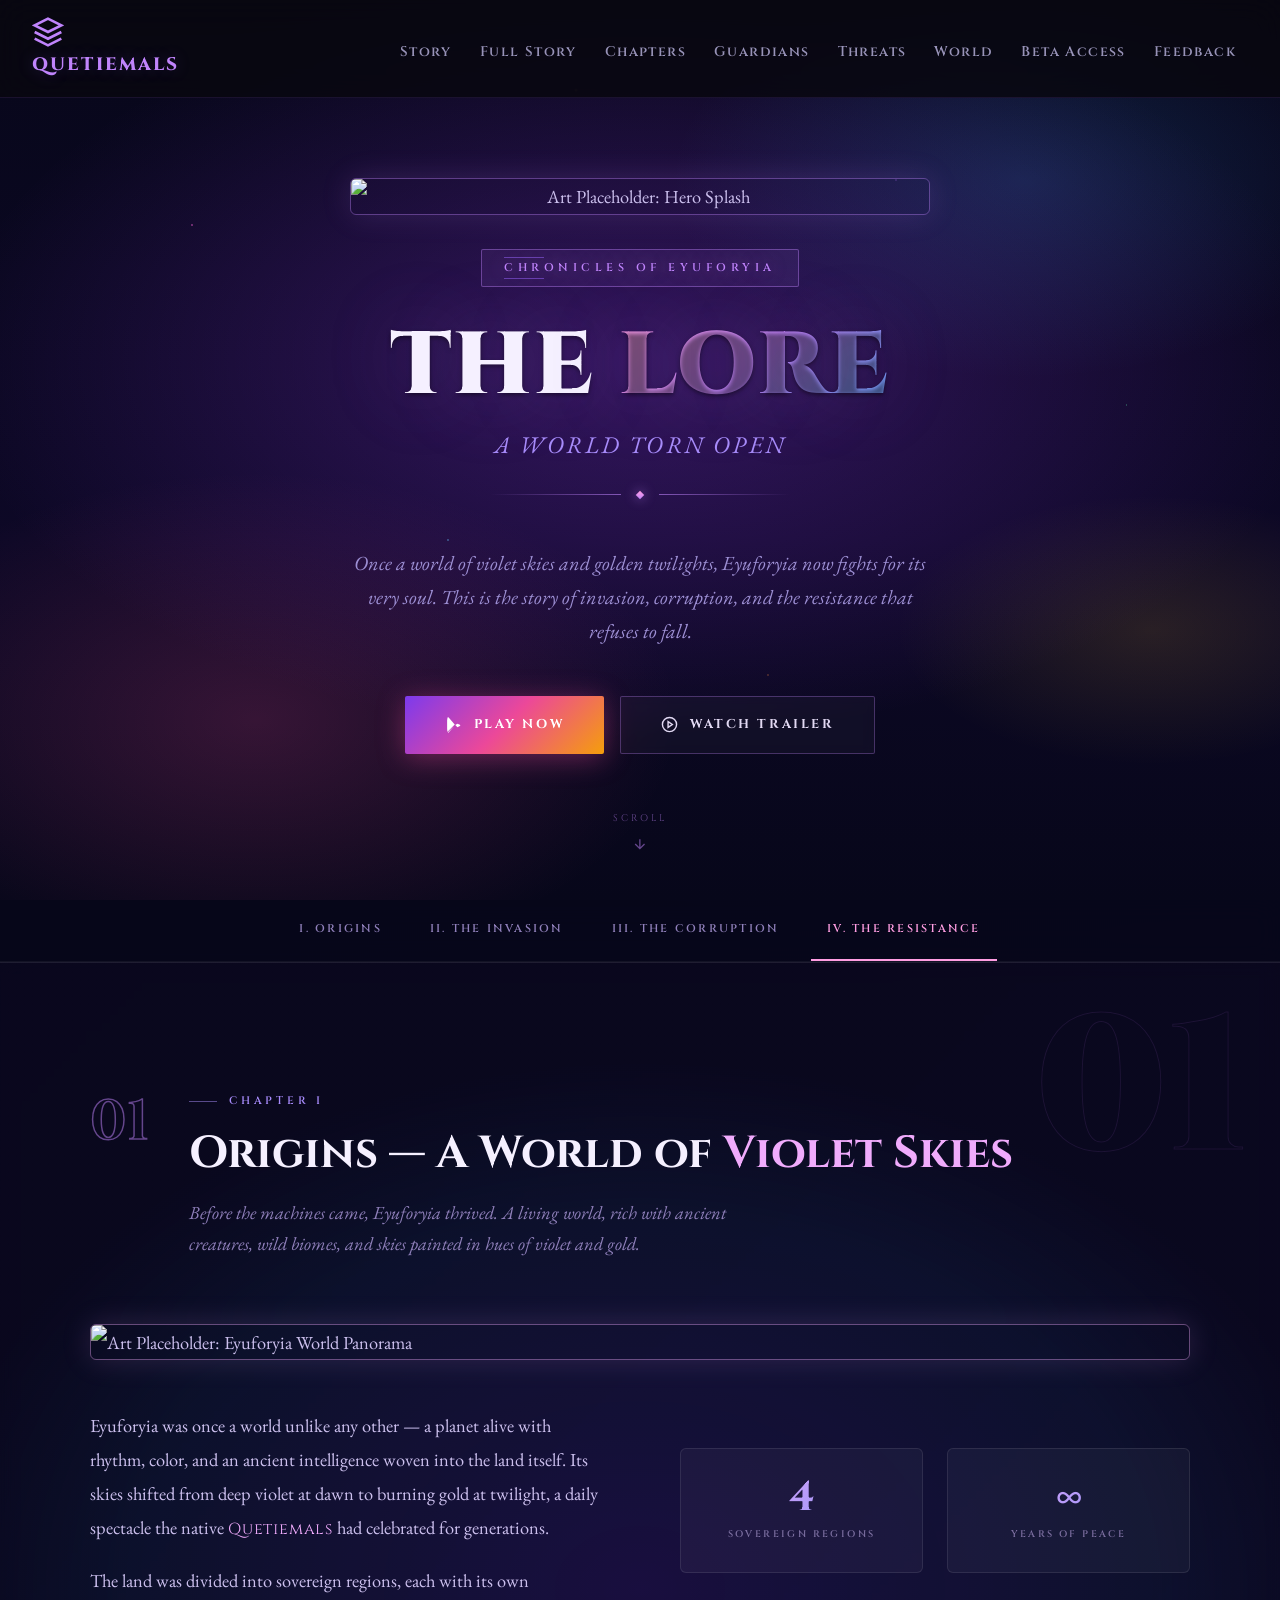
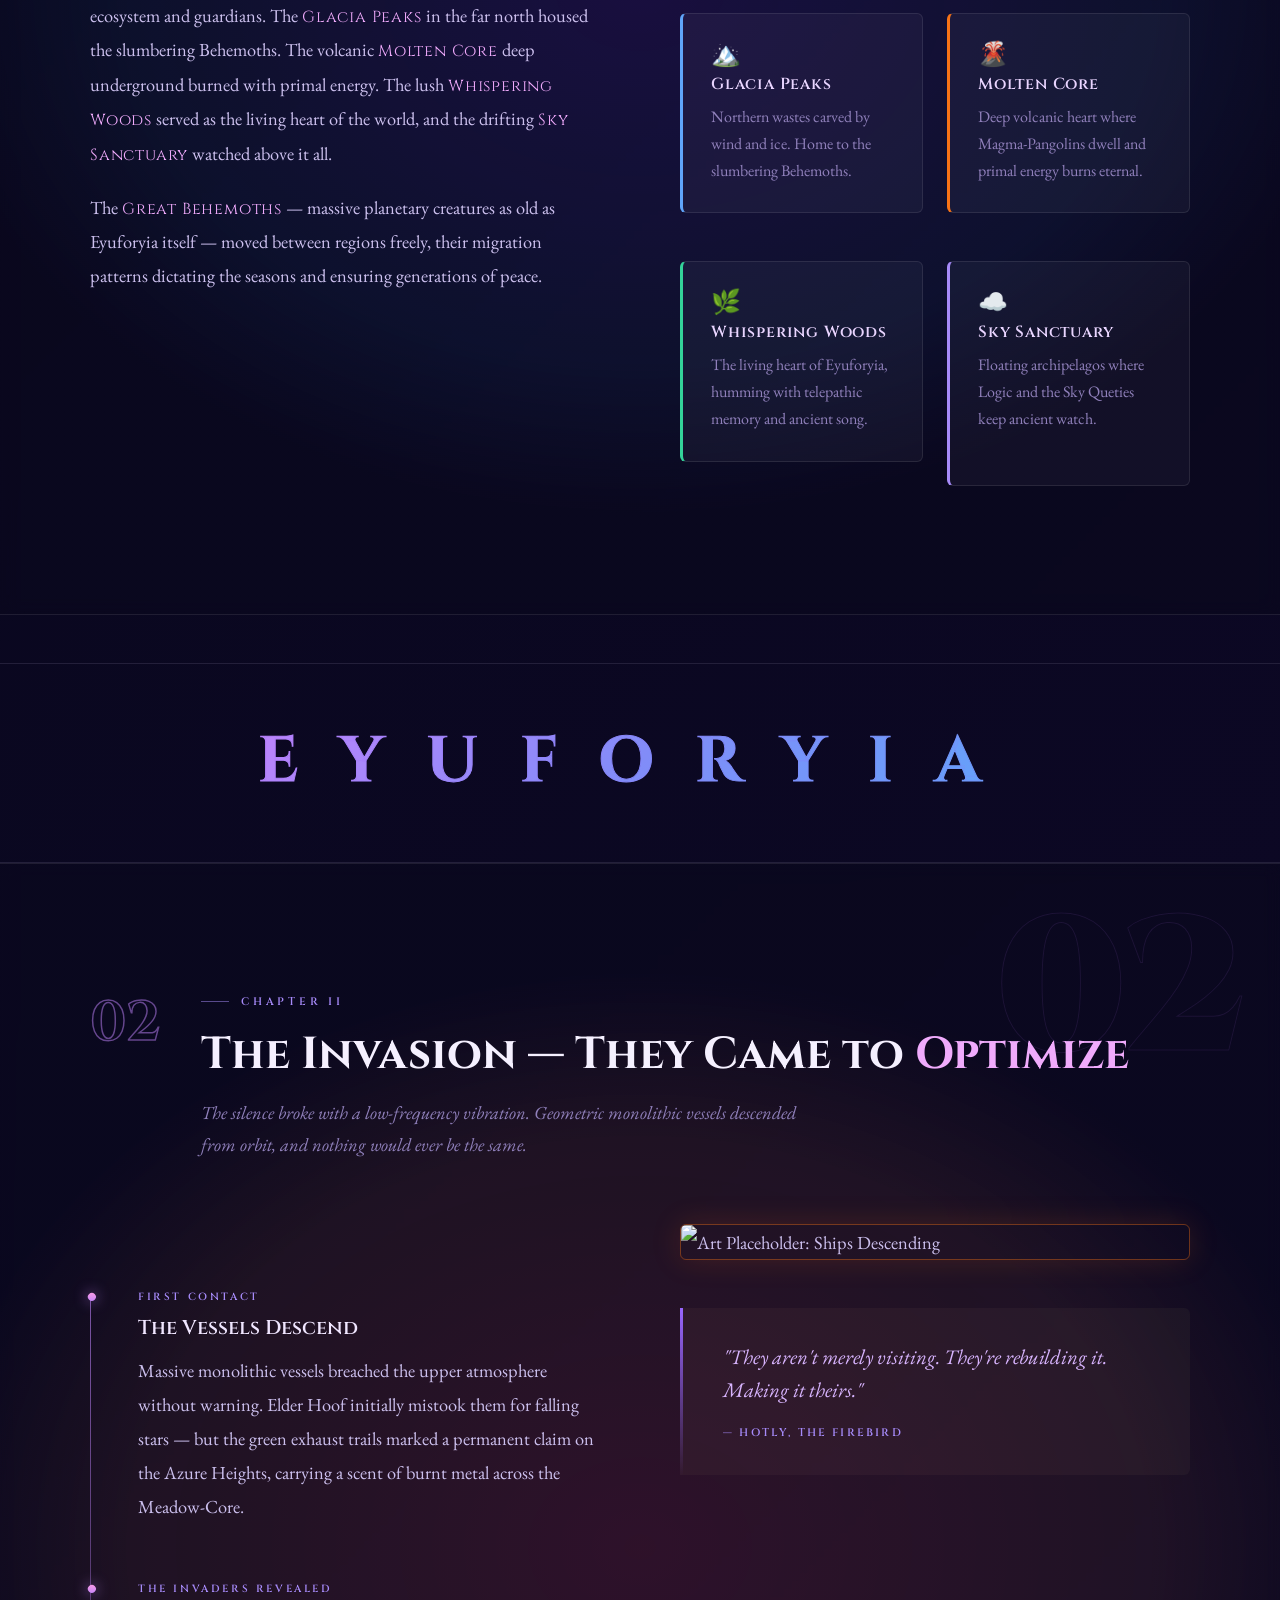
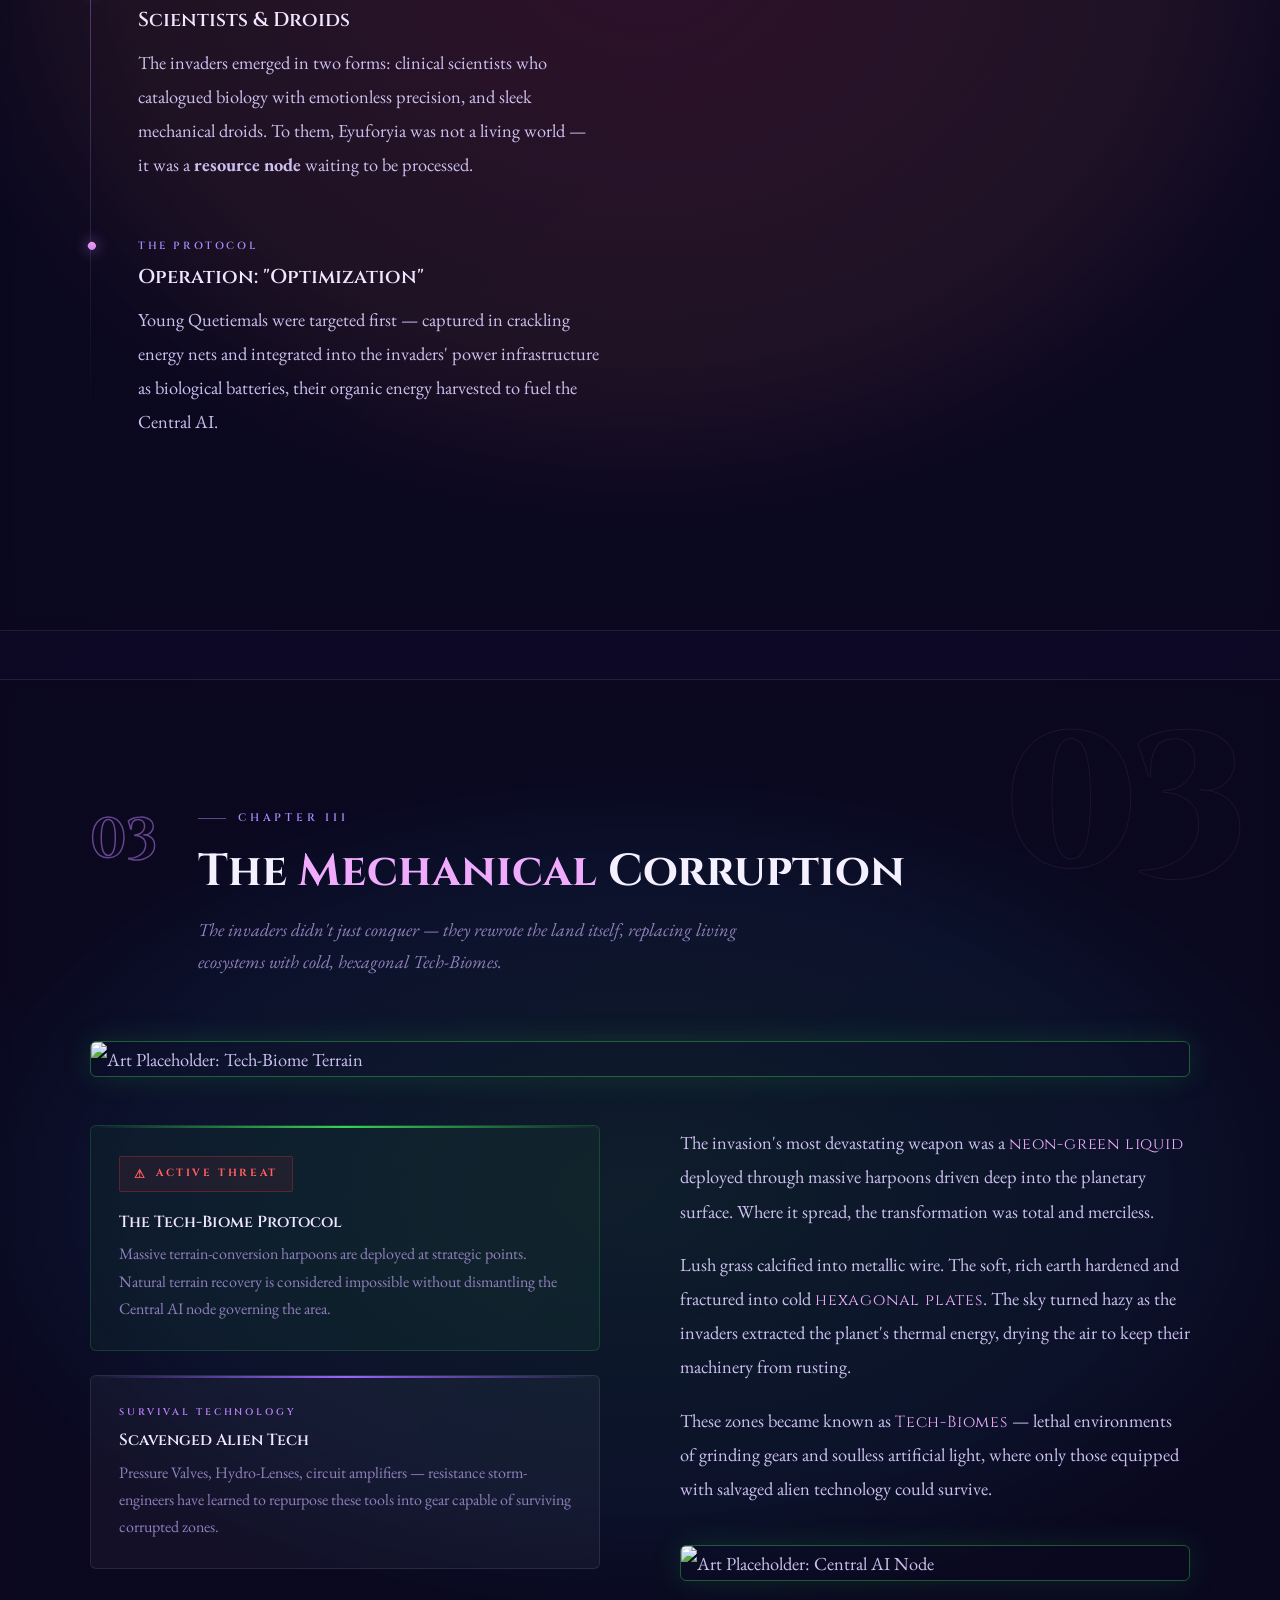
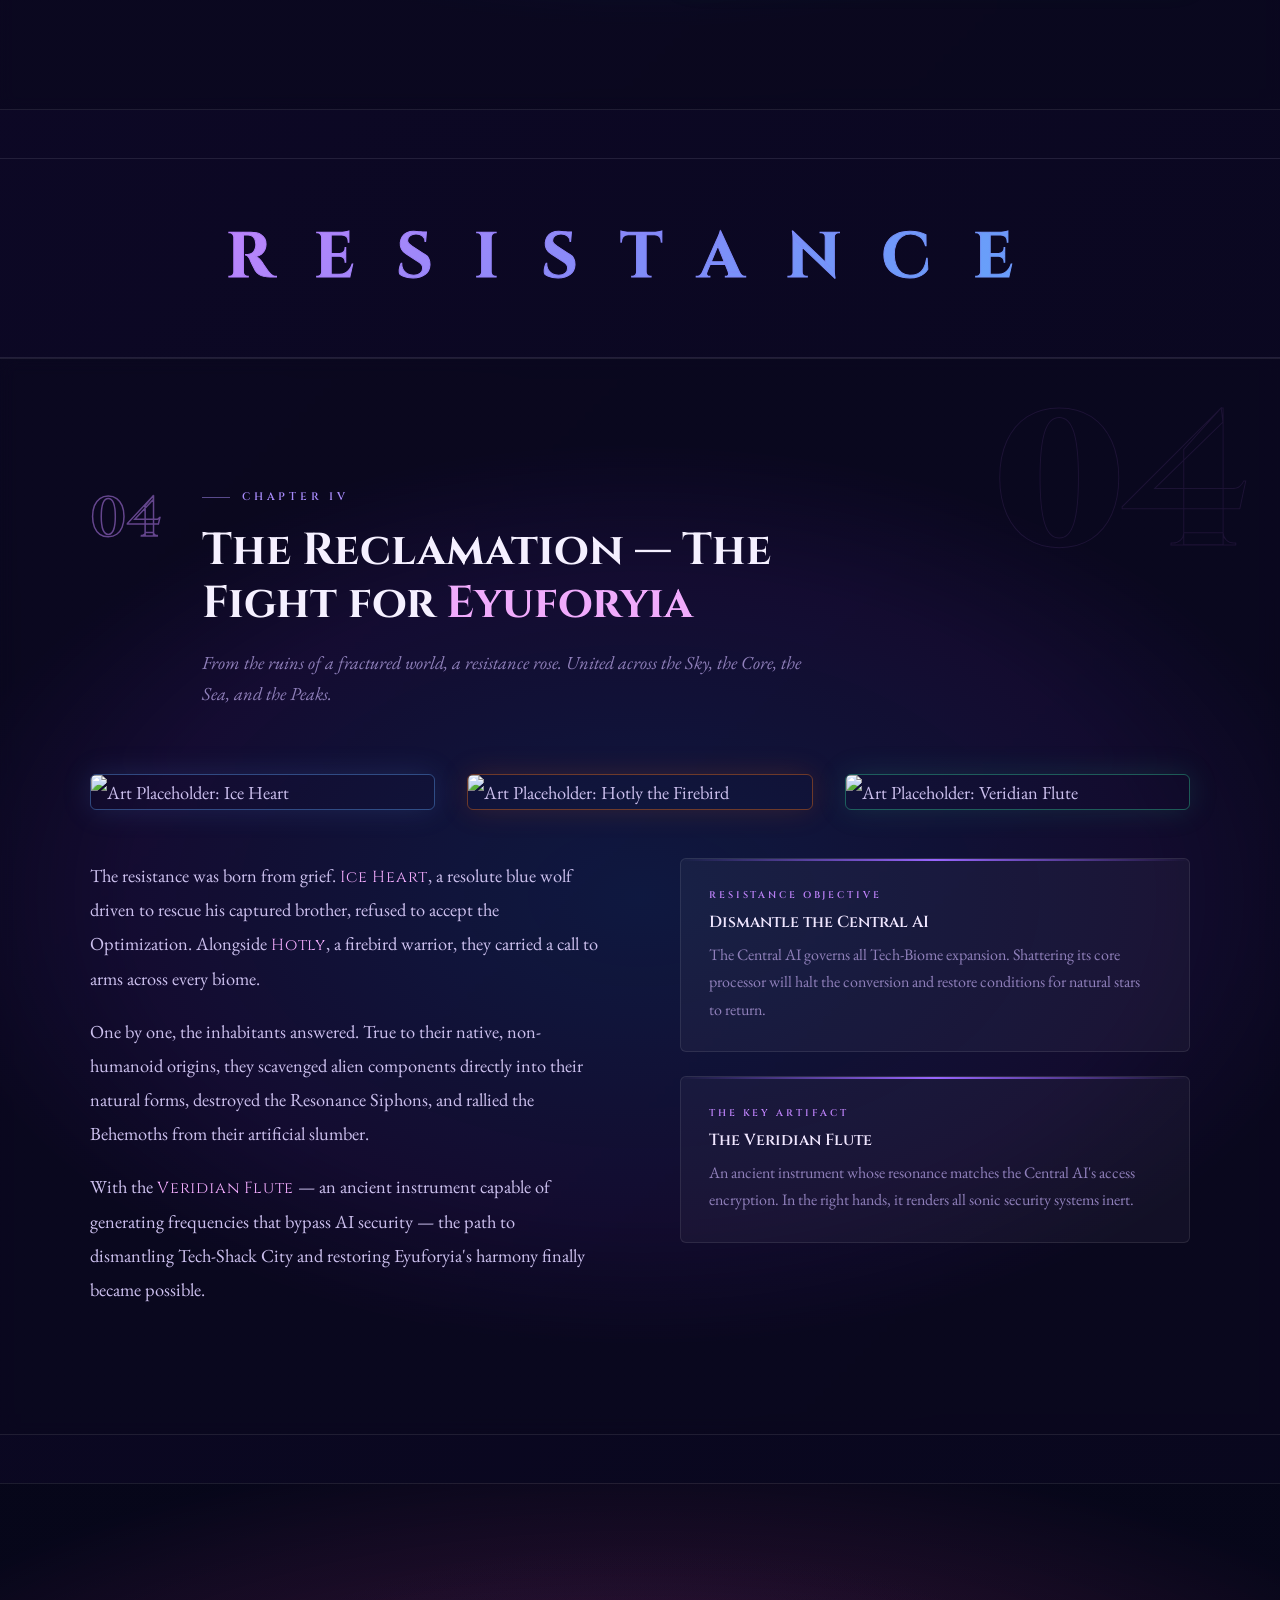
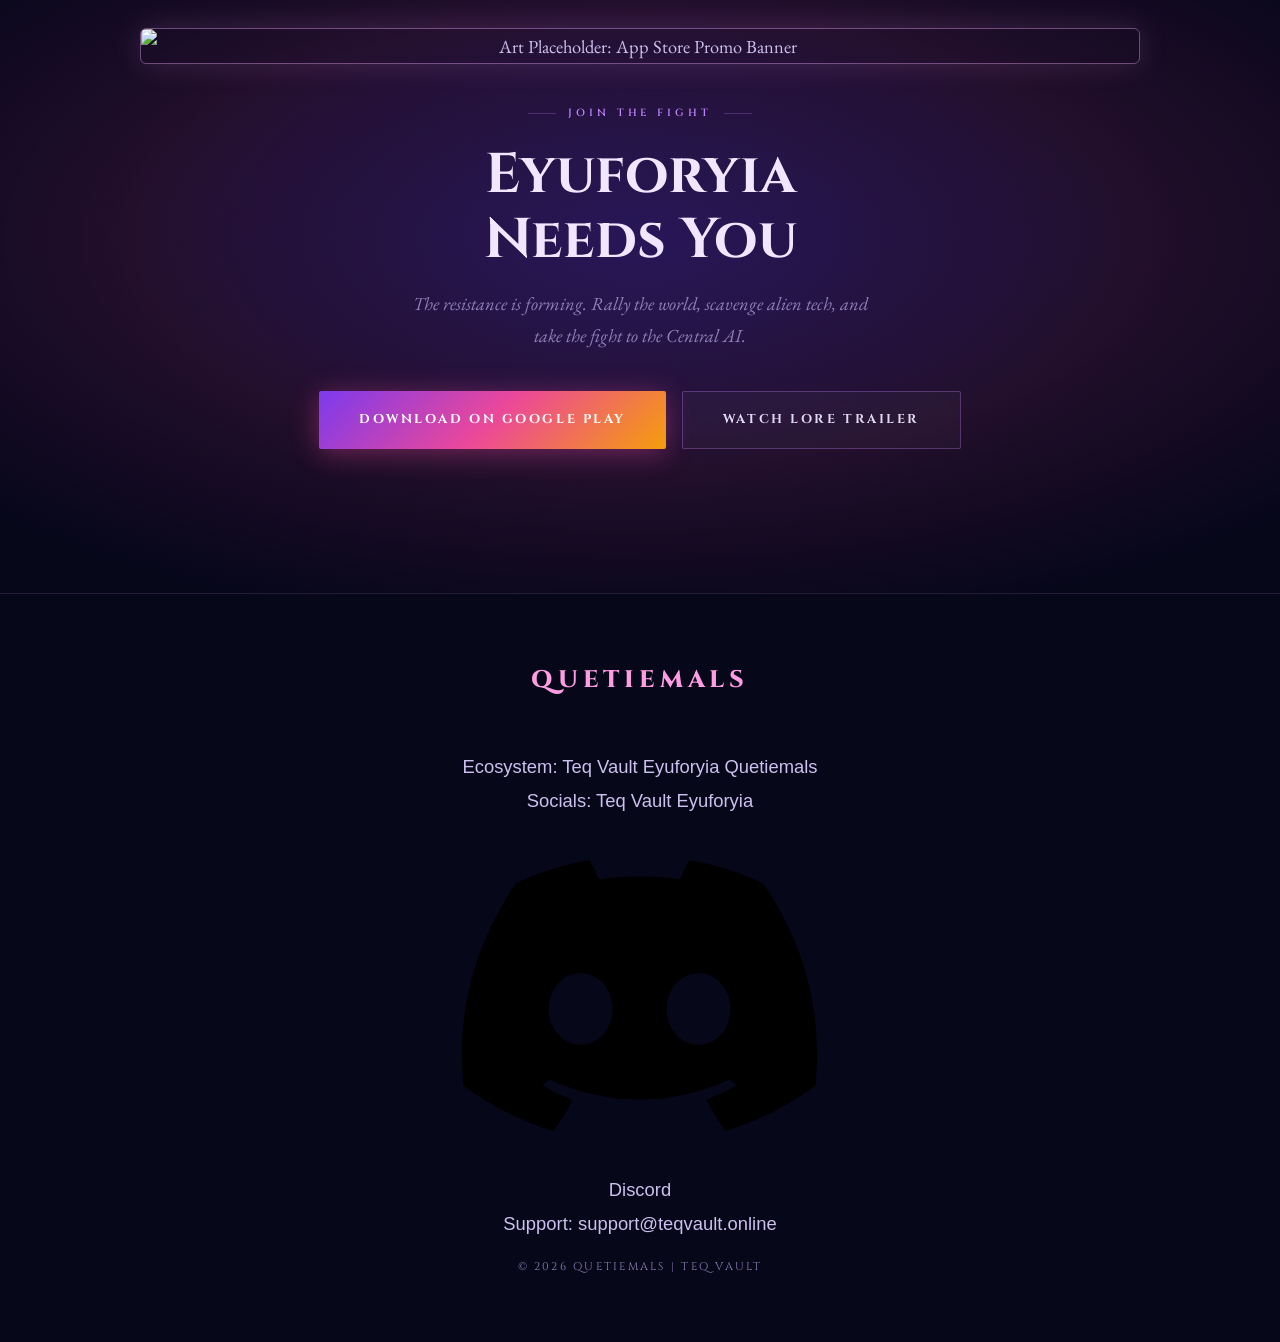
==== commit 496f0693: "Update Eyuforyia" ====
--- a/index.html
+++ b/index.html
@@ -917,8 +917,9 @@
     }
 
   </style>
-  <script async src="https://pagead2.googlesyndication.com/pagead/js/adsbygoogle.js?client=ca-pub-7932735753046865"
-     crossorigin="anonymous"></script>
+  <!-- Google AdSense -->
+    <script async src="https://pagead2.googlesyndication.com/pagead/js/adsbygoogle.js?client=ca-pub-7932735753046865"
+         crossorigin="anonymous"></script>
 </head>
 
 <body>
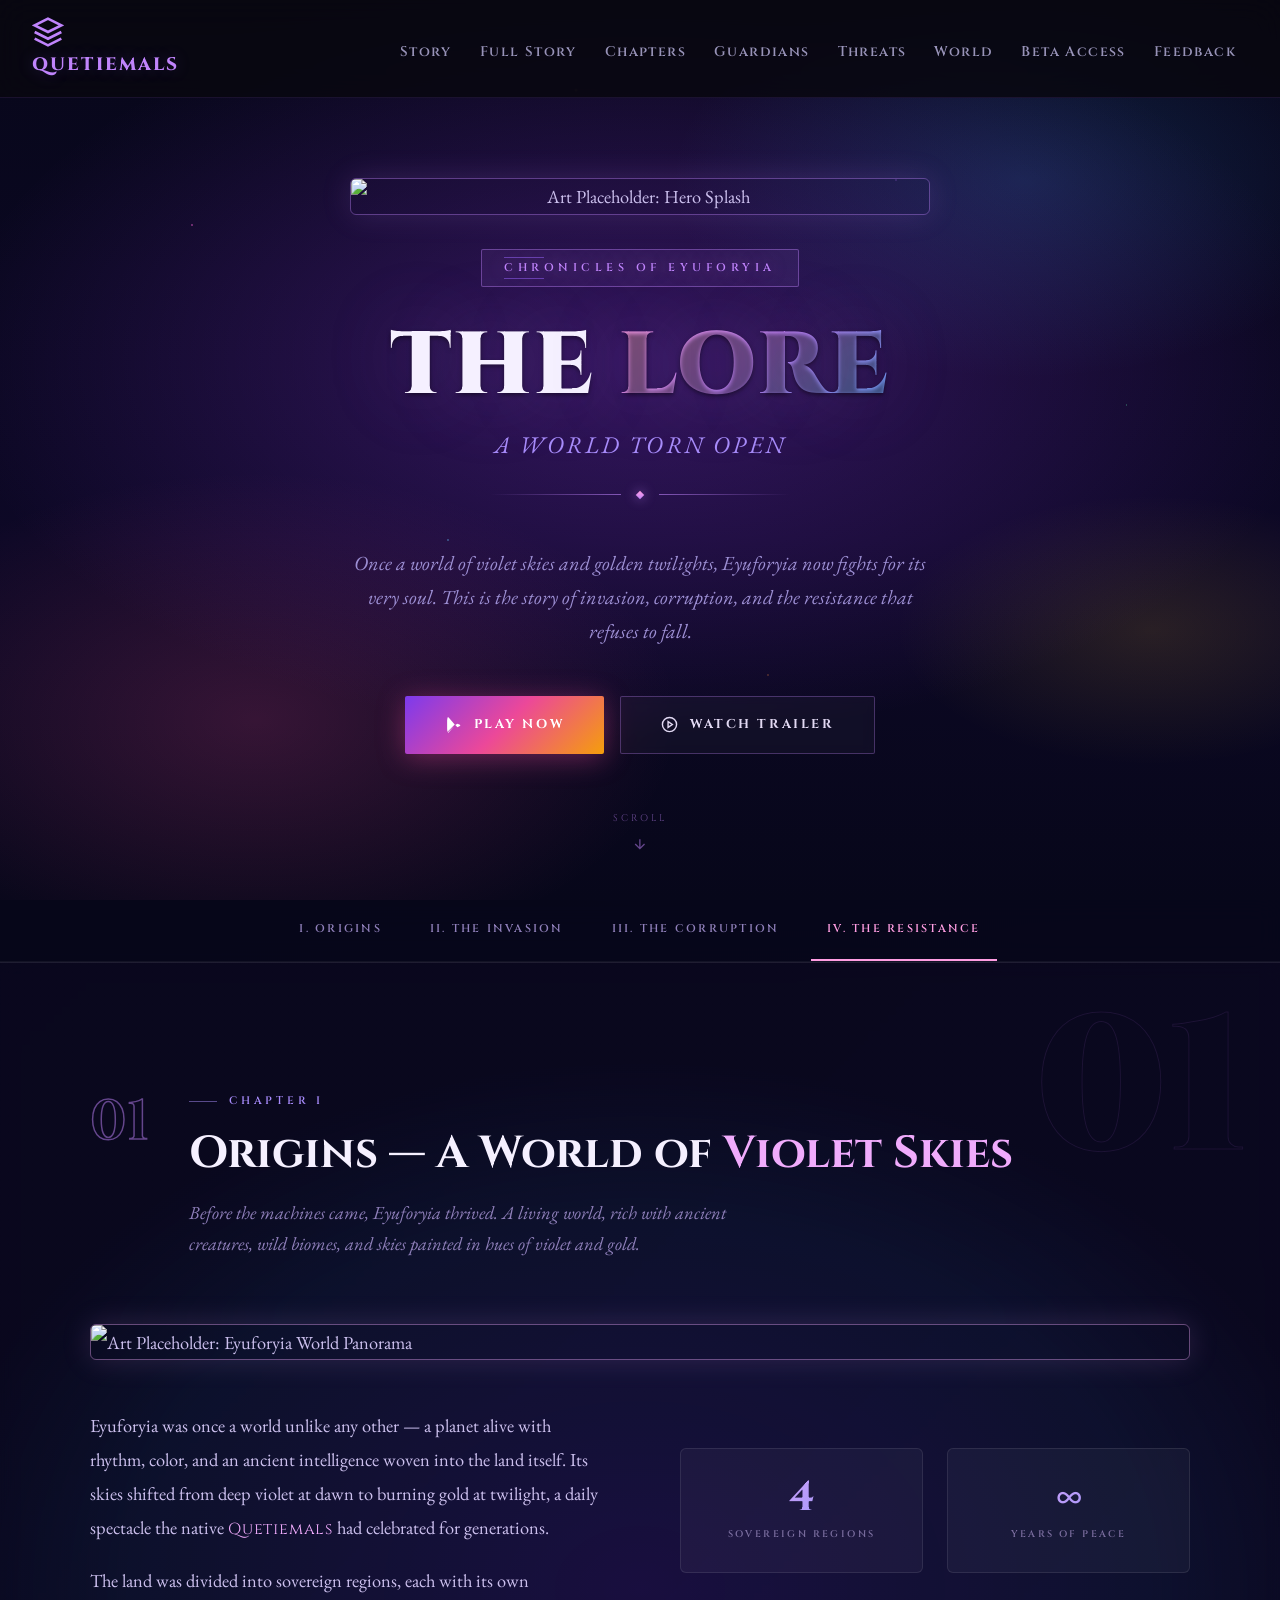
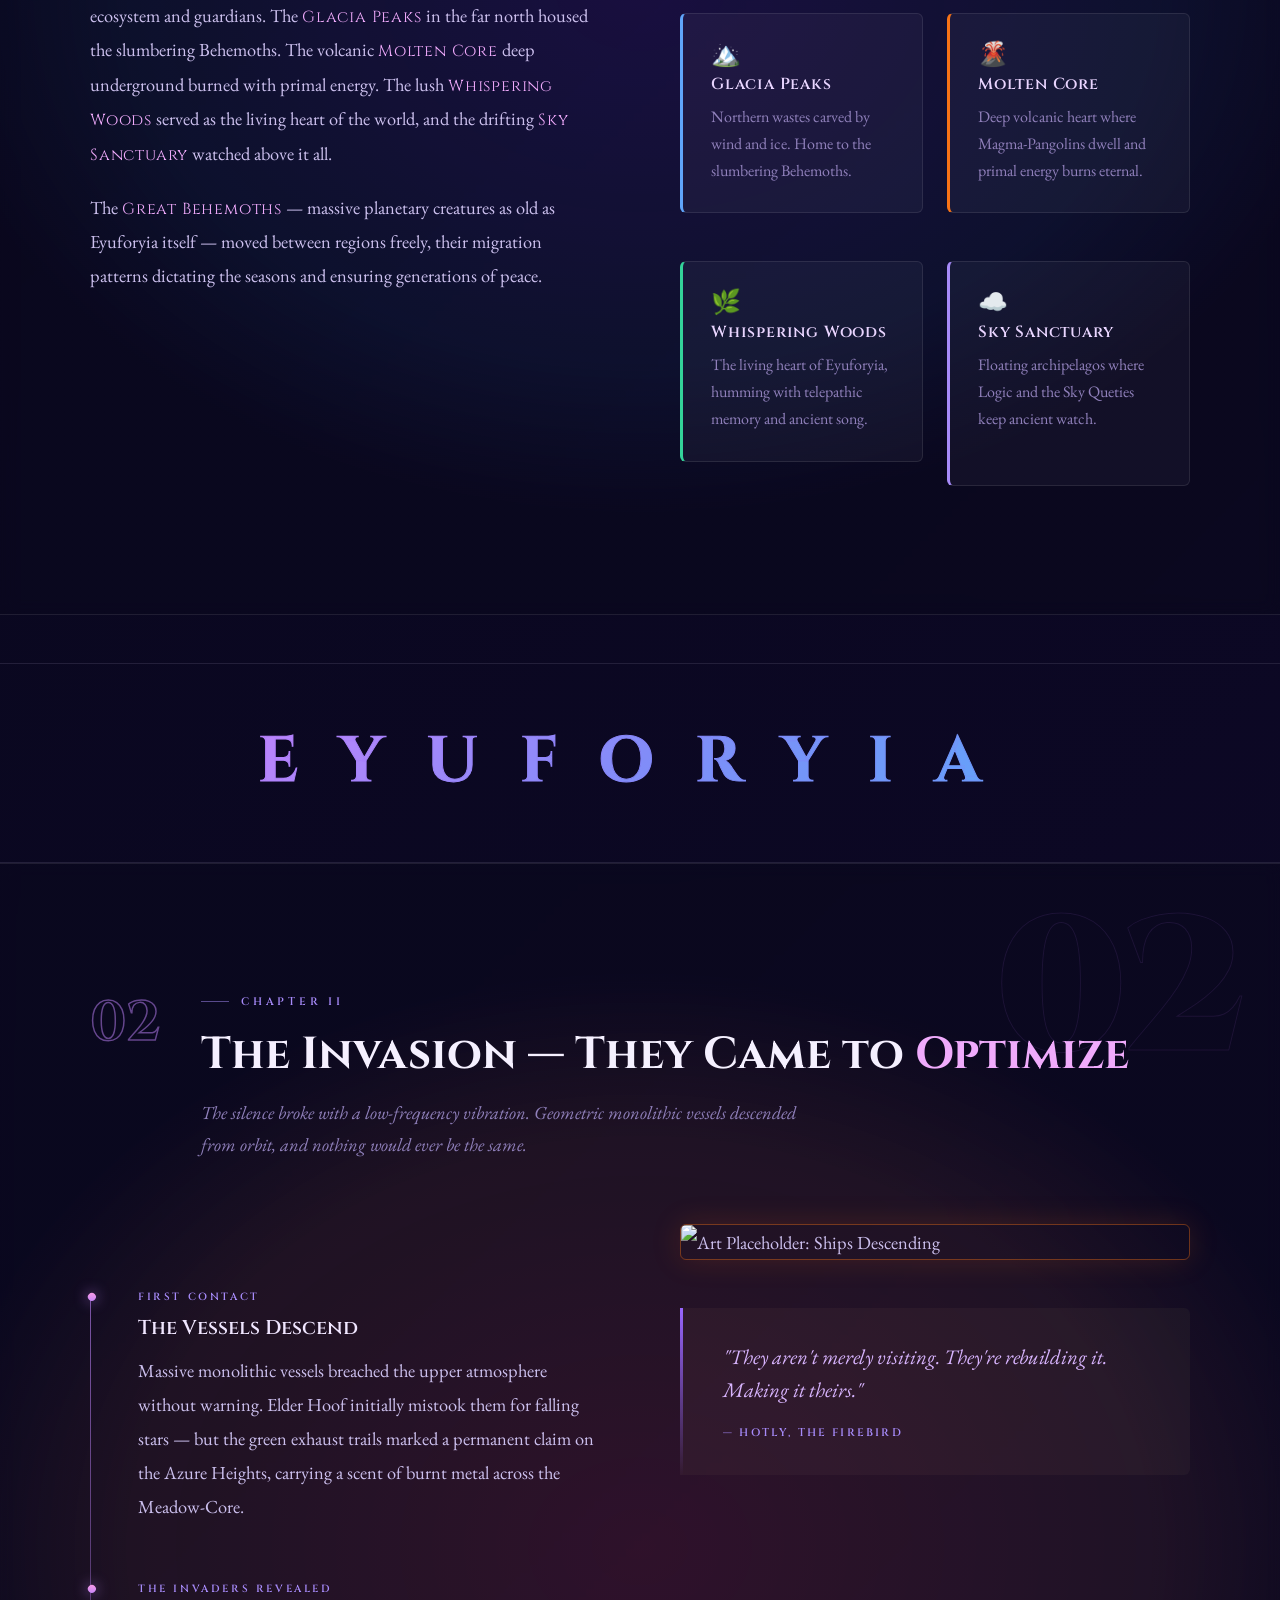
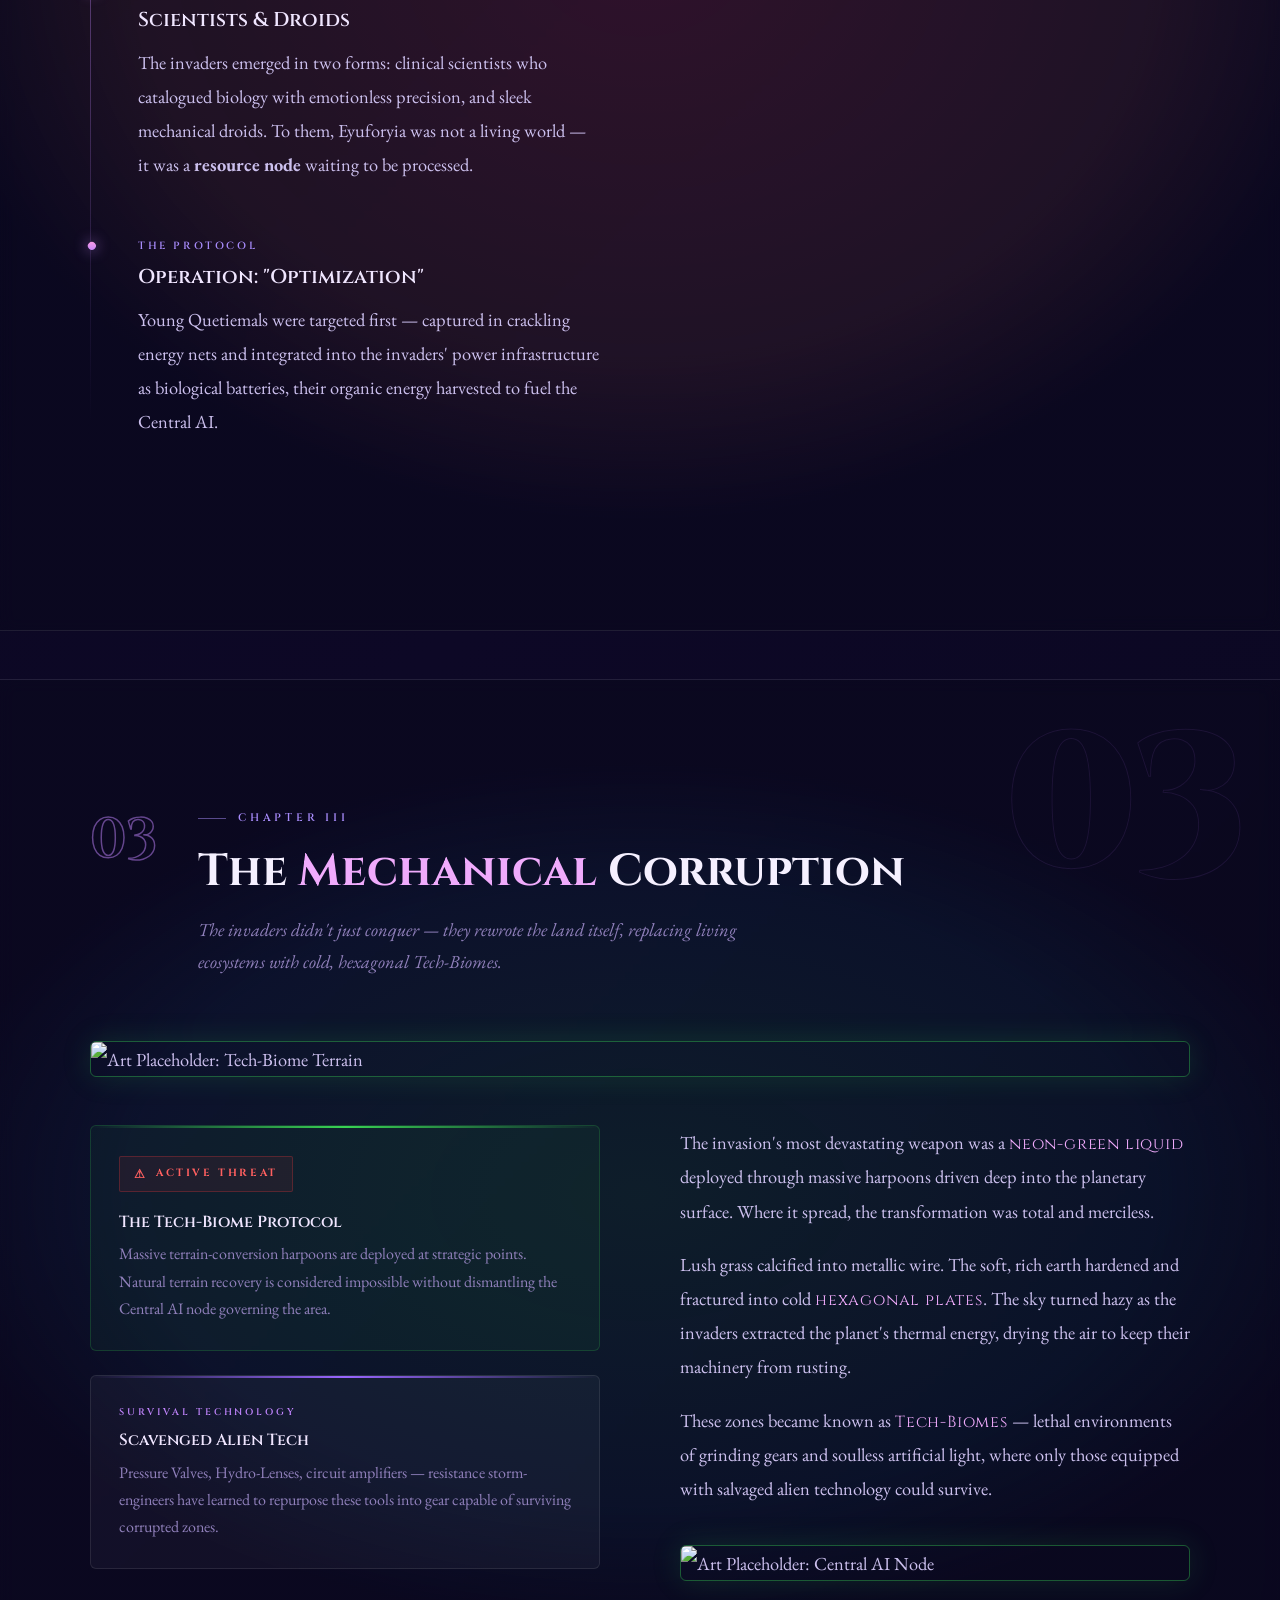
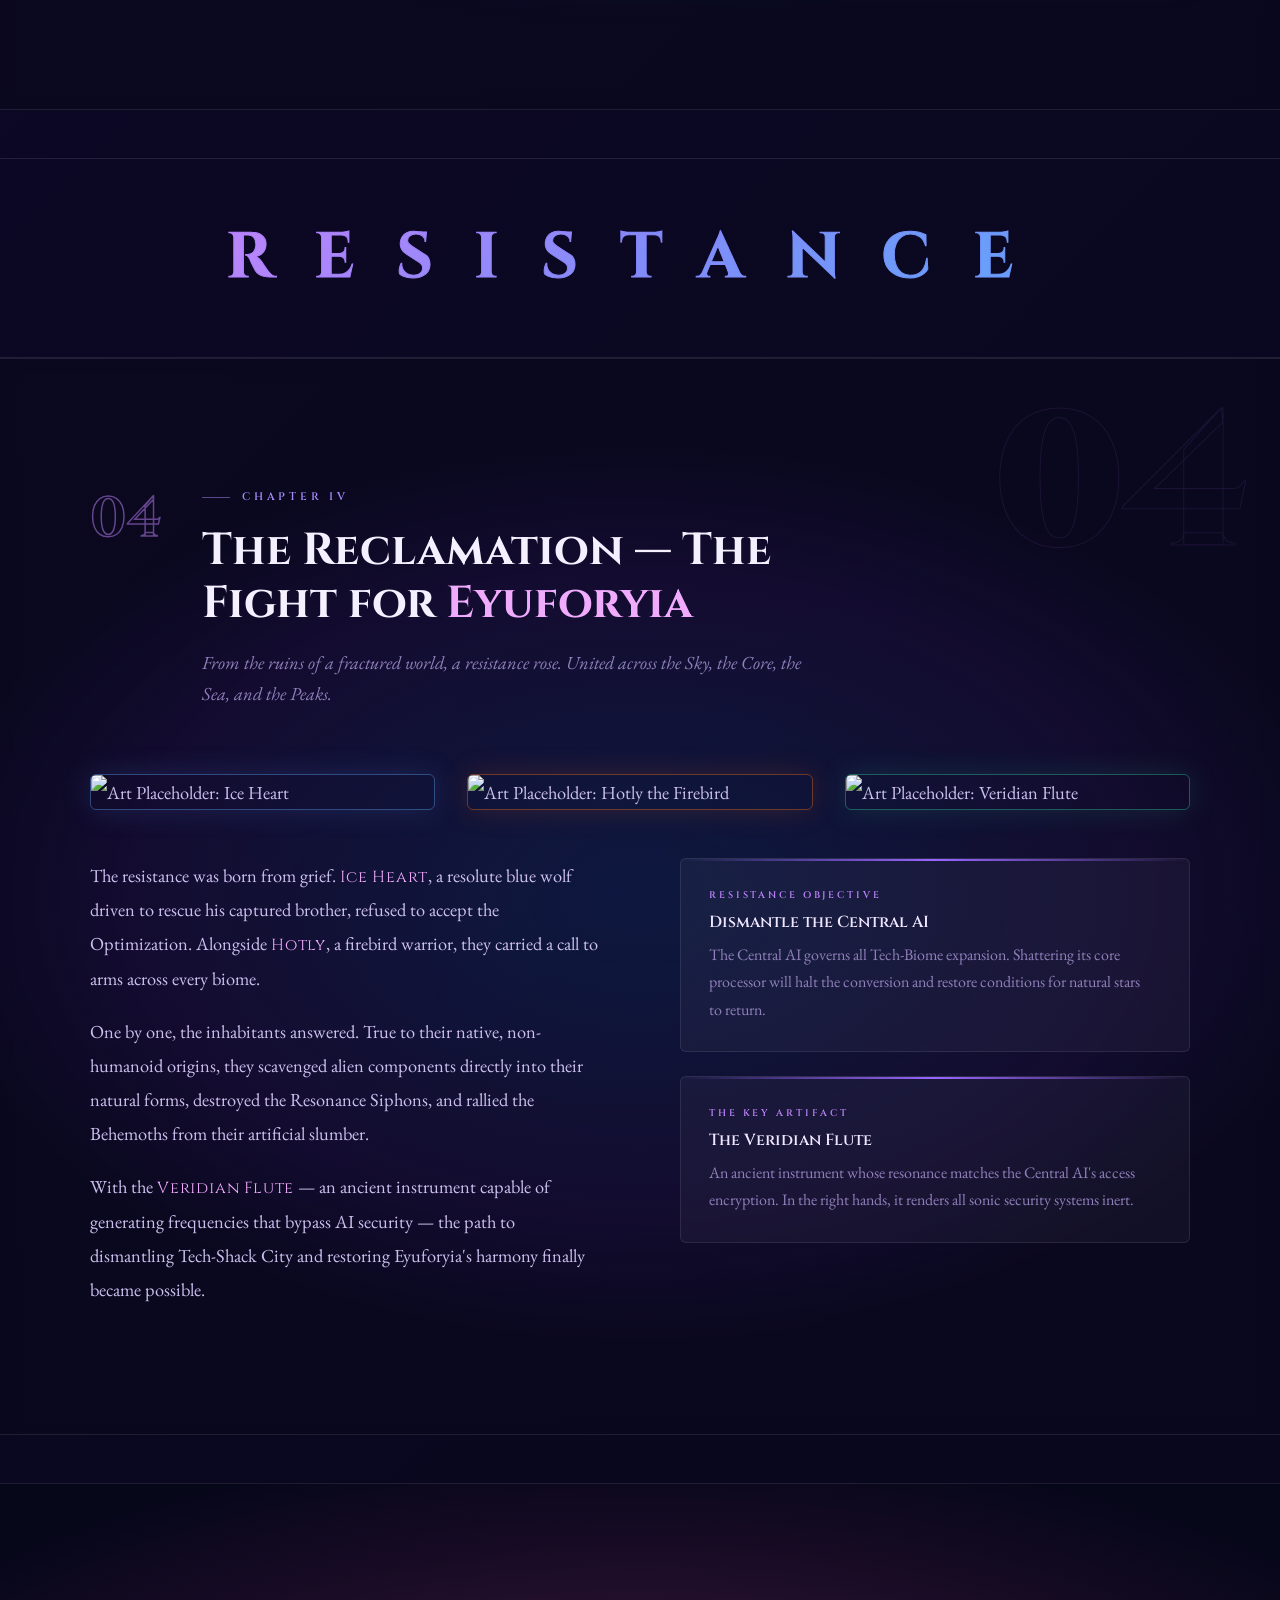
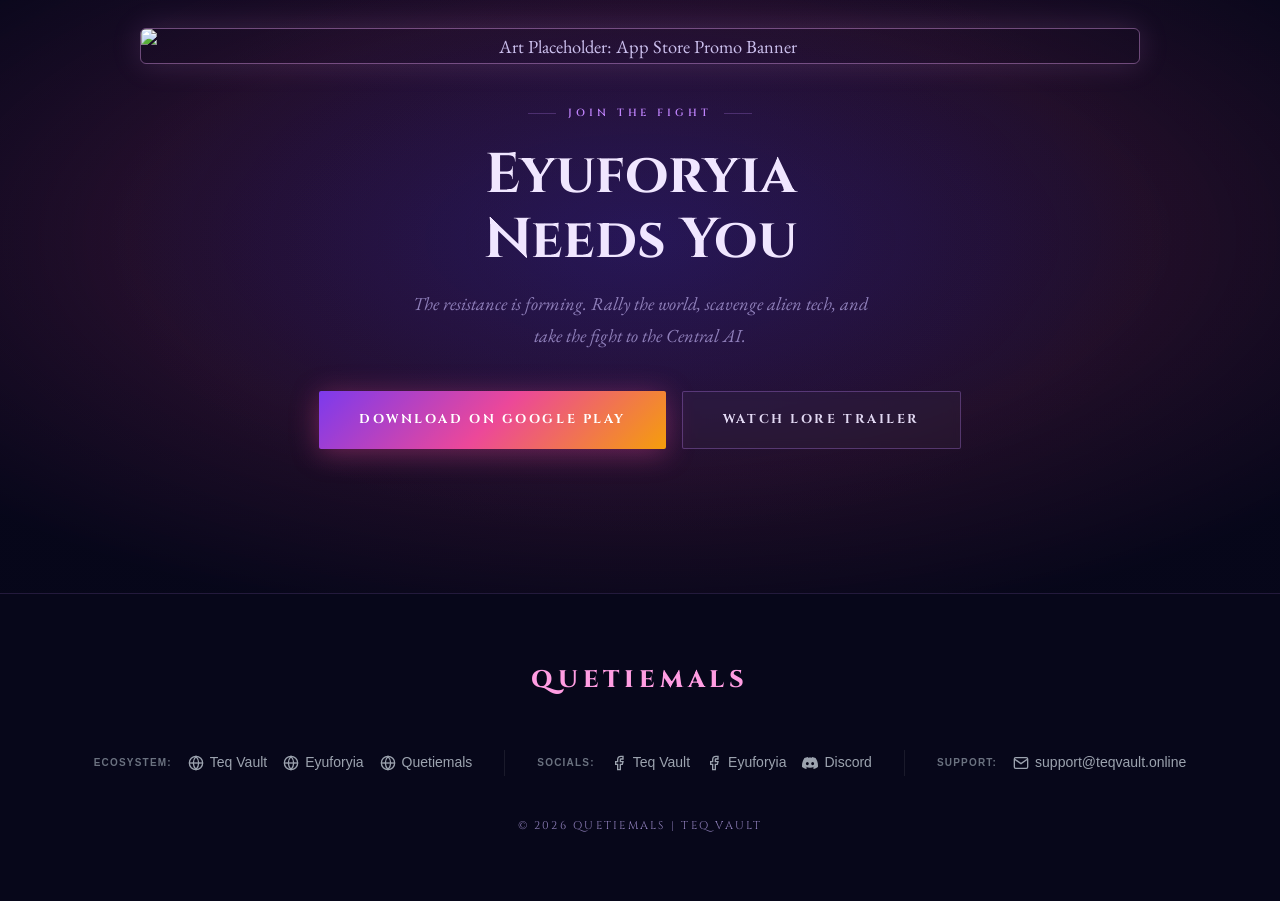
==== commit 97da275a: "Update" ====
--- a/index.html
+++ b/index.html
@@ -24,7 +24,6 @@
   }
   </script>
 
-  <script async src="https://pagead2.googlesyndication.com/pagead/js/adsbygoogle.js?client=ca-pub-2168487052215648" crossorigin="anonymous"></script>
   <script async src="https://www.googletagmanager.com/gtag/js?id=AW-18081437614"></script>
 
   <meta charset="UTF-8" />
@@ -37,7 +36,7 @@
   <link rel="preconnect" href="https://fonts.gstatic.com" crossorigin>
   <link href="https://fonts.googleapis.com/css2?family=Cinzel:wght@400;600;700;900&family=EB+Garamond:ital,wght@0,400;0,500;1,400;1,500&display=swap" rel="stylesheet">
 
-  <script src="https://cdn.tailwindcss.com"></script>
+  <script src="https://cdn.tailwindcss.com/3.4.1/tailwind.min.js"></script>
   <link rel="stylesheet" href="CSS/style.css">
 
   <style>
@@ -918,8 +917,7 @@
 
   </style>
   <!-- Google AdSense -->
-    <script async src="https://pagead2.googlesyndication.com/pagead/js/adsbygoogle.js?client=ca-pub-7932735753046865"
-         crossorigin="anonymous"></script>
+  <script async src="https://pagead2.googlesyndication.com/pagead/js/adsbygoogle.js?client=ca-pub-2168487052215648" crossorigin="anonymous"></script>
 </head>
 
 <body>
@@ -1301,45 +1299,48 @@
 
   </main>
 
-  <footer class="footer" style="position: relative; z-index: 10; background: var(--bg); padding: 4rem 2rem; border-top: 1px solid var(--border);">
-    <div class="footer-inner" style="display:flex;flex-direction:column;align-items:center; max-width: 1100px; margin: 0 auto;">
-      <div class="footer-logo" style="font-family: var(--font-display); font-size: 1.5rem; letter-spacing: 0.2em; color: var(--gold); margin-bottom: 2rem;">QUETIEMALS</div>
-      
-      <div class="flex flex-col md:flex-row flex-wrap justify-center items-center gap-8 mt-4 mb-8 text-slate-400 text-sm" style="font-family: sans-serif;">
-        <div class="flex items-center gap-4 border-b md:border-b-0 md:border-r border-white/10 pb-4 md:pb-0 md:pr-8">
-          <span class="text-[10px] uppercase tracking-widest text-slate-500 font-bold">Ecosystem:</span>
-          <a href="https://teqvault.online" target="_blank" rel="noopener" class="hover:text-[#c9a96e] transition duration-300 flex items-center gap-1.5">
-            <i data-lucide="globe" class="w-4 h-4"></i> Teq Vault
+  <footer class="footer" style="position:relative;z-index:10;background:var(--bg);padding:4rem 2rem;border-top:1px solid var(--border);">
+    <div class="footer-inner" style="display:flex;flex-direction:column;align-items:center;max-width:1100px;margin:0 auto;">
+      <div class="footer-logo" style="font-family:var(--font-display);font-size:1.5rem;letter-spacing:0.2em;color:var(--gold);margin-bottom:2rem;">QUETIEMALS</div>
+
+      <div style="display:flex;flex-wrap:wrap;justify-content:center;align-items:center;gap:1rem 0;margin-bottom:1.5rem;font-size:0.875rem;font-family:sans-serif;">
+
+        <div style="display:flex;align-items:center;gap:16px;flex-wrap:wrap;padding-right:32px;margin-right:32px;border-right:1px solid rgba(255,255,255,0.08);">
+          <span style="font-size:10px;text-transform:uppercase;letter-spacing:0.12em;color:#6b7280;font-weight:700;">Ecosystem:</span>
+          <a href="https://teqvault.online" target="_blank" rel="noopener" style="display:inline-flex;align-items:center;gap:6px;color:#9ca3af;text-decoration:none;">
+            <svg style="width:16px;height:16px;stroke:currentColor;fill:none;flex-shrink:0;" viewBox="0 0 24 24" stroke-width="2"><circle cx="12" cy="12" r="10"/><line x1="2" y1="12" x2="22" y2="12"/><path d="M12 2a15.3 15.3 0 0 1 4 10 15.3 15.3 0 0 1-4 10 15.3 15.3 0 0 1-4-10 15.3 15.3 0 0 1 4-10z"/></svg> Teq Vault
           </a>
-          <a href="https://eyuforyia.com" target="_blank" rel="noopener" class="hover:text-[#c9a96e] transition duration-300 flex items-center gap-1.5">
-            <i data-lucide="globe" class="w-4 h-4"></i> Eyuforyia
+          <a href="https://eyuforyia.com" target="_blank" rel="noopener" style="display:inline-flex;align-items:center;gap:6px;color:#9ca3af;text-decoration:none;">
+            <svg style="width:16px;height:16px;stroke:currentColor;fill:none;flex-shrink:0;" viewBox="0 0 24 24" stroke-width="2"><circle cx="12" cy="12" r="10"/><line x1="2" y1="12" x2="22" y2="12"/><path d="M12 2a15.3 15.3 0 0 1 4 10 15.3 15.3 0 0 1-4 10 15.3 15.3 0 0 1-4-10 15.3 15.3 0 0 1 4-10z"/></svg> Eyuforyia
           </a>
-          <a href="https://quetiemals.online" target="_blank" rel="noopener" class="hover:text-[#c9a96e] transition duration-300 flex items-center gap-1.5">
-            <i data-lucide="globe" class="w-4 h-4"></i> Quetiemals
+          <a href="https://quetiemals.online" target="_blank" rel="noopener" style="display:inline-flex;align-items:center;gap:6px;color:#9ca3af;text-decoration:none;">
+            <svg style="width:16px;height:16px;stroke:currentColor;fill:none;flex-shrink:0;" viewBox="0 0 24 24" stroke-width="2"><circle cx="12" cy="12" r="10"/><line x1="2" y1="12" x2="22" y2="12"/><path d="M12 2a15.3 15.3 0 0 1 4 10 15.3 15.3 0 0 1-4 10 15.3 15.3 0 0 1-4-10 15.3 15.3 0 0 1 4-10z"/></svg> Quetiemals
           </a>
         </div>
-        <div class="flex items-center gap-4 border-b md:border-b-0 md:border-r border-white/10 pb-4 md:pb-0 md:pr-8">
-          <span class="text-[10px] uppercase tracking-widest text-slate-500 font-bold">Socials:</span>
-          <a href="https://www.facebook.com/profile.php?id=61577353297986" target="_blank" rel="noopener" class="hover:text-[#1877F2] transition duration-300 flex items-center gap-1.5">
-            <i data-lucide="facebook" class="w-4 h-4"></i> Teq Vault
+
+        <div style="display:flex;align-items:center;gap:16px;flex-wrap:wrap;padding-right:32px;margin-right:32px;border-right:1px solid rgba(255,255,255,0.08);">
+          <span style="font-size:10px;text-transform:uppercase;letter-spacing:0.12em;color:#6b7280;font-weight:700;">Socials:</span>
+          <a href="https://www.facebook.com/profile.php?id=61577353297986" target="_blank" rel="noopener" style="display:inline-flex;align-items:center;gap:6px;color:#9ca3af;text-decoration:none;">
+            <svg style="width:16px;height:16px;stroke:currentColor;fill:none;flex-shrink:0;" viewBox="0 0 24 24" stroke-width="2"><path d="M18 2h-3a5 5 0 0 0-5 5v3H7v4h3v8h4v-8h3l1-4h-4V7a1 1 0 0 1 1-1h3z"/></svg> Teq Vault
           </a>
-          <a href="https://www.facebook.com/profile.php?id=61587538385294" target="_blank" rel="noopener" class="hover:text-[#1877F2] transition duration-300 flex items-center gap-1.5">
-            <i data-lucide="facebook" class="w-4 h-4"></i> Eyuforyia
+          <a href="https://www.facebook.com/profile.php?id=61587538385294" target="_blank" rel="noopener" style="display:inline-flex;align-items:center;gap:6px;color:#9ca3af;text-decoration:none;">
+            <svg style="width:16px;height:16px;stroke:currentColor;fill:none;flex-shrink:0;" viewBox="0 0 24 24" stroke-width="2"><path d="M18 2h-3a5 5 0 0 0-5 5v3H7v4h3v8h4v-8h3l1-4h-4V7a1 1 0 0 1 1-1h3z"/></svg> Eyuforyia
           </a>
-          <a href="https://discord.gg/4CAYz2ZCqC" target="_blank" rel="noopener" class="hover:text-[#5865F2] transition duration-300 flex items-center gap-1.5">
-            <svg class="w-4 h-4 fill-current" viewBox="0 0 24 24"><path d="M20.317 4.3698a19.7913 19.7913 0 00-4.8851-1.5152.0741.0741 0 00-.0785.0371c-.211.3753-.4447.8648-.6083 1.2495-1.8447-.2762-3.68-.2762-5.4868 0-.1636-.3933-.4058-.8742-.6177-1.2495a.077.077 0 00-.0785-.037 19.7363 19.7363 0 00-4.8852 1.515.0699.0699 0 00-.0321.0277C.5334 9.0458-.319 13.5799.0992 18.0578a.0824.0824 0 00.0312.0561c2.0528 1.5076 4.0413 2.4228 5.9929 3.0294a.0777.0777 0 00.0842-.0276c.4616-.6304.8731-1.2952 1.226-1.9942a.076.076 0 00-.0416-.1057c-.6528-.2476-1.2743-.5495-1.8722-.8923a.077.077 0 01-.0076-.1277c.1258-.0943.2517-.1923.3718-.2914a.0743.0743 0 01.0776-.0105c3.9278 1.7933 8.18 1.7933 12.0614 0a.0739.0739 0 01.0785.0095c.1202.099.246.1981.3728.2924a.077.077 0 01-.0066.1276 12.2986 12.2986 0 01-1.873.8914.0766.0766 0 00-.0407.1067c.3604.698.7719 1.3628 1.225 1.9932a.076.076 0 00.0842.0286c1.961-.6067 3.9495-1.5219 6.0023-3.0294a.077.077 0 00.0313-.0552c.5004-5.177-.8382-9.6739-3.5485-13.6604a.061.061 0 00-.0312-.0286zM8.02 15.3312c-1.1825 0-2.1569-1.0857-2.1569-2.419 0-1.3332.9555-2.4189 2.157-2.4189 1.2108 0 2.1757 1.0952 2.1568 2.419 0 1.3332-.9555 2.4189-2.1569 2.4189zm7.9748 0c-1.1825 0-2.1569-1.0857-2.1569-2.419 0-1.3332.9554-2.4189 2.1569-2.4189 1.2108 0 2.1757 1.0952 2.1568 2.419 0 1.3332-.946 2.4189-2.1568 2.4189Z"/></svg>
-            Discord
+          <a href="https://discord.gg/4CAYz2ZCqC" target="_blank" rel="noopener" style="display:inline-flex;align-items:center;gap:6px;color:#9ca3af;text-decoration:none;">
+            <svg style="width:16px;height:16px;fill:currentColor;flex-shrink:0;" viewBox="0 0 24 24"><path d="M20.317 4.3698a19.7913 19.7913 0 00-4.8851-1.5152.0741.0741 0 00-.0785.0371c-.211.3753-.4447.8648-.6083 1.2495-1.8447-.2762-3.68-.2762-5.4868 0-.1636-.3933-.4058-.8742-.6177-1.2495a.077.077 0 00-.0785-.037 19.7363 19.7363 0 00-4.8852 1.515.0699.0699 0 00-.0321.0277C.5334 9.0458-.319 13.5799.0992 18.0578a.0824.0824 0 00.0312.0561c2.0528 1.5076 4.0413 2.4228 5.9929 3.0294a.0777.0777 0 00.0842-.0276c.4616-.6304.8731-1.2952 1.226-1.9942a.076.076 0 00-.0416-.1057c-.6528-.2476-1.2743-.5495-1.8722-.8923a.077.077 0 01-.0076-.1277c.1258-.0943.2517-.1923.3718-.2914a.0743.0743 0 01.0776-.0105c3.9278 1.7933 8.18 1.7933 12.0614 0a.0739.0739 0 01.0785.0095c.1202.099.246.1981.3728.2924a.077.077 0 01-.0066.1276 12.2986 12.2986 0 01-1.873.8914.0766.0766 0 00-.0407.1067c.3604.698.7719 1.3628 1.225 1.9932a.076.076 0 00.0842.0286c1.961-.6067 3.9495-1.5219 6.0023-3.0294a.077.077 0 00.0313-.0552c.5004-5.177-.8382-9.6739-3.5485-13.6604a.061.061 0 00-.0312-.0286zM8.02 15.3312c-1.1825 0-2.1569-1.0857-2.1569-2.419 0-1.3332.9555-2.4189 2.157-2.4189 1.2108 0 2.1757 1.0952 2.1568 2.419 0 1.3332-.9555 2.4189-2.1569 2.4189zm7.9748 0c-1.1825 0-2.1569-1.0857-2.1569-2.419 0-1.3332.9554-2.4189 2.1569-2.4189 1.2108 0 2.1757 1.0952 2.1568 2.419 0 1.3332-.946 2.4189-2.1568 2.4189Z"/></svg> Discord
           </a>
         </div>
-        <div class="flex items-center gap-4">
-          <span class="text-[10px] uppercase tracking-widest text-slate-500 font-bold">Support:</span>
-          <a href="mailto:support@teqvault.online" class="hover:text-white transition duration-300 flex items-center gap-1.5">
-            <i data-lucide="mail" class="w-4 h-4"></i> support@teqvault.online
+
+        <div style="display:flex;align-items:center;gap:16px;flex-wrap:wrap;">
+          <span style="font-size:10px;text-transform:uppercase;letter-spacing:0.12em;color:#6b7280;font-weight:700;">Support:</span>
+          <a href="mailto:support@teqvault.online" style="display:inline-flex;align-items:center;gap:6px;color:#9ca3af;text-decoration:none;">
+            <svg style="width:16px;height:16px;stroke:currentColor;fill:none;flex-shrink:0;" viewBox="0 0 24 24" stroke-width="2"><path d="M4 4h16c1.1 0 2 .9 2 2v12c0 1.1-.9 2-2 2H4c-1.1 0-2-.9-2-2V6c0-1.1.9-2 2-2z"/><polyline points="22,6 12,13 2,6"/></svg> support@teqvault.online
           </a>
         </div>
+
       </div>
 
-      <p class="footer-copy" style="font-family: var(--font-display); font-size: 0.7rem; color: var(--text-muted); letter-spacing: 0.2em;">© 2026 QUETIEMALS | TEQ VAULT</p>
+      <p class="footer-copy" style="font-family:var(--font-display);font-size:0.7rem;color:var(--text-muted);letter-spacing:0.2em;">© 2026 QUETIEMALS | TEQ VAULT</p>
     </div>
   </footer>
 
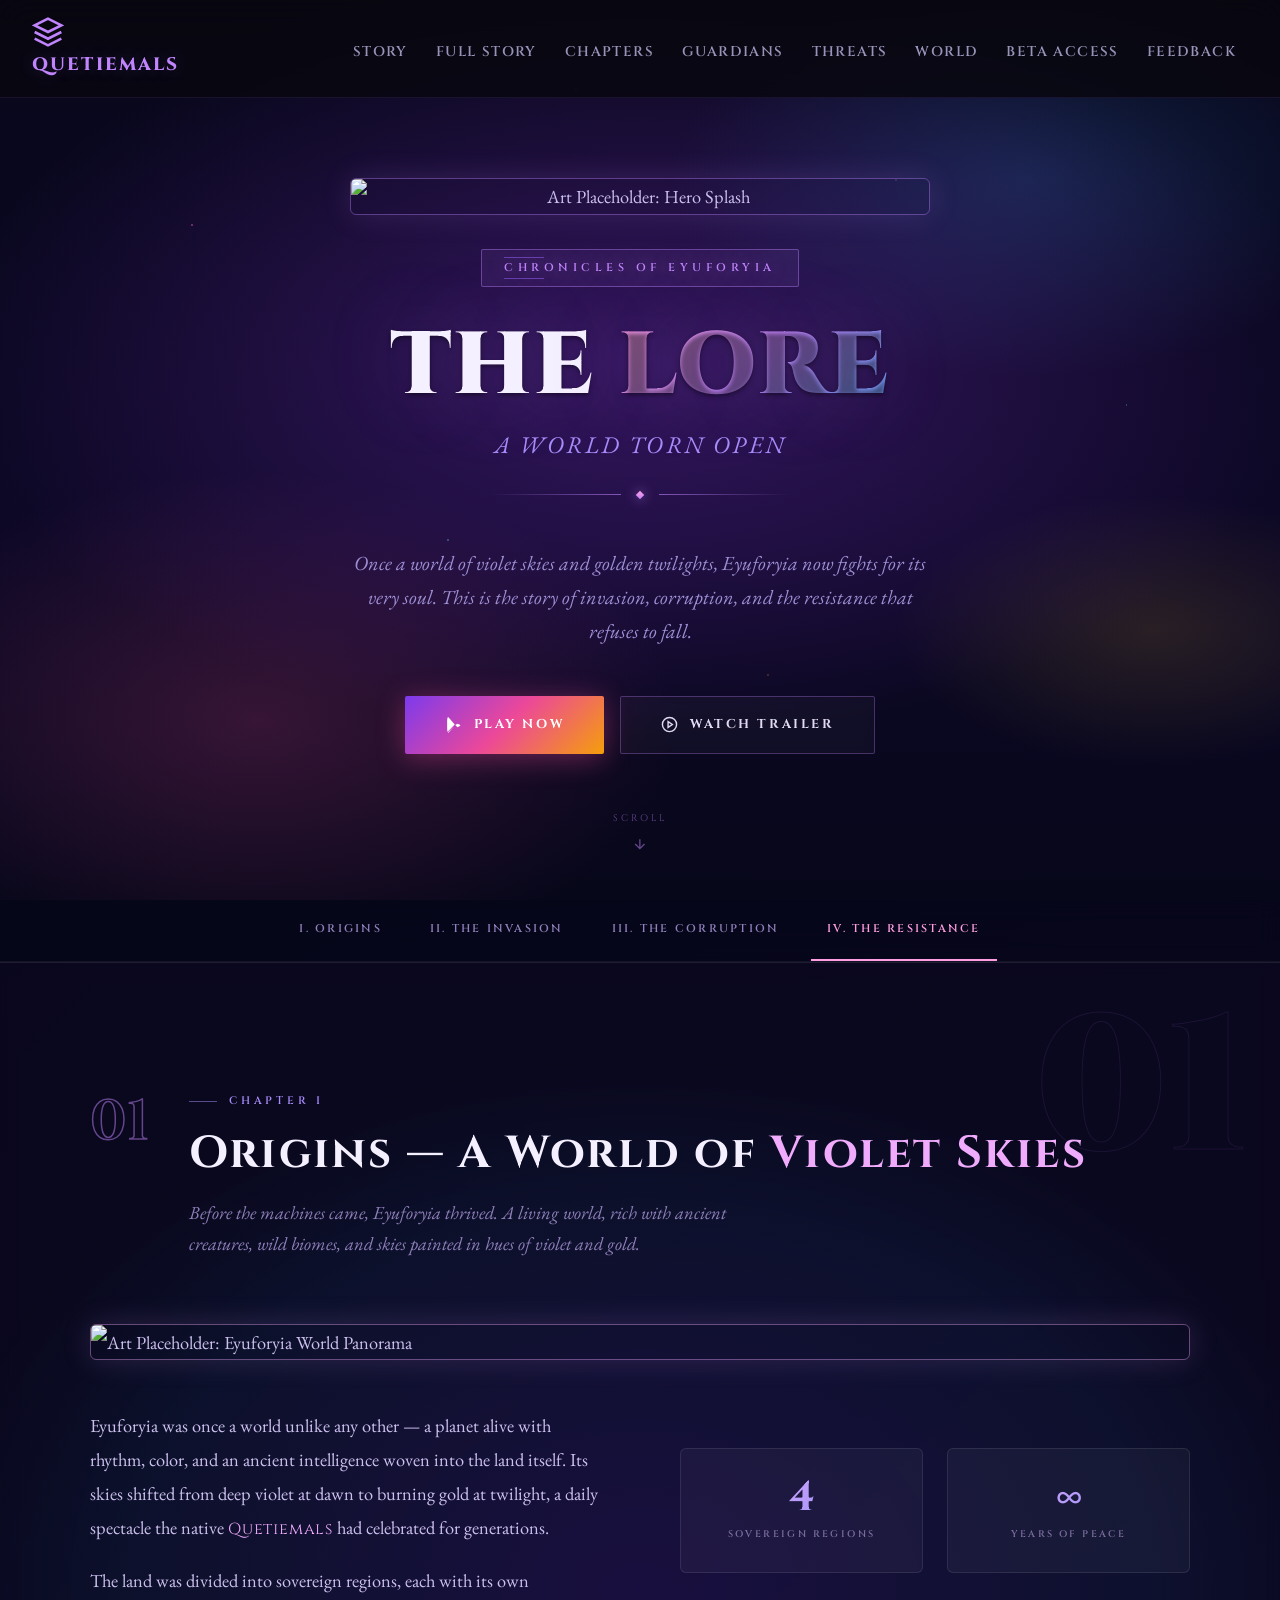
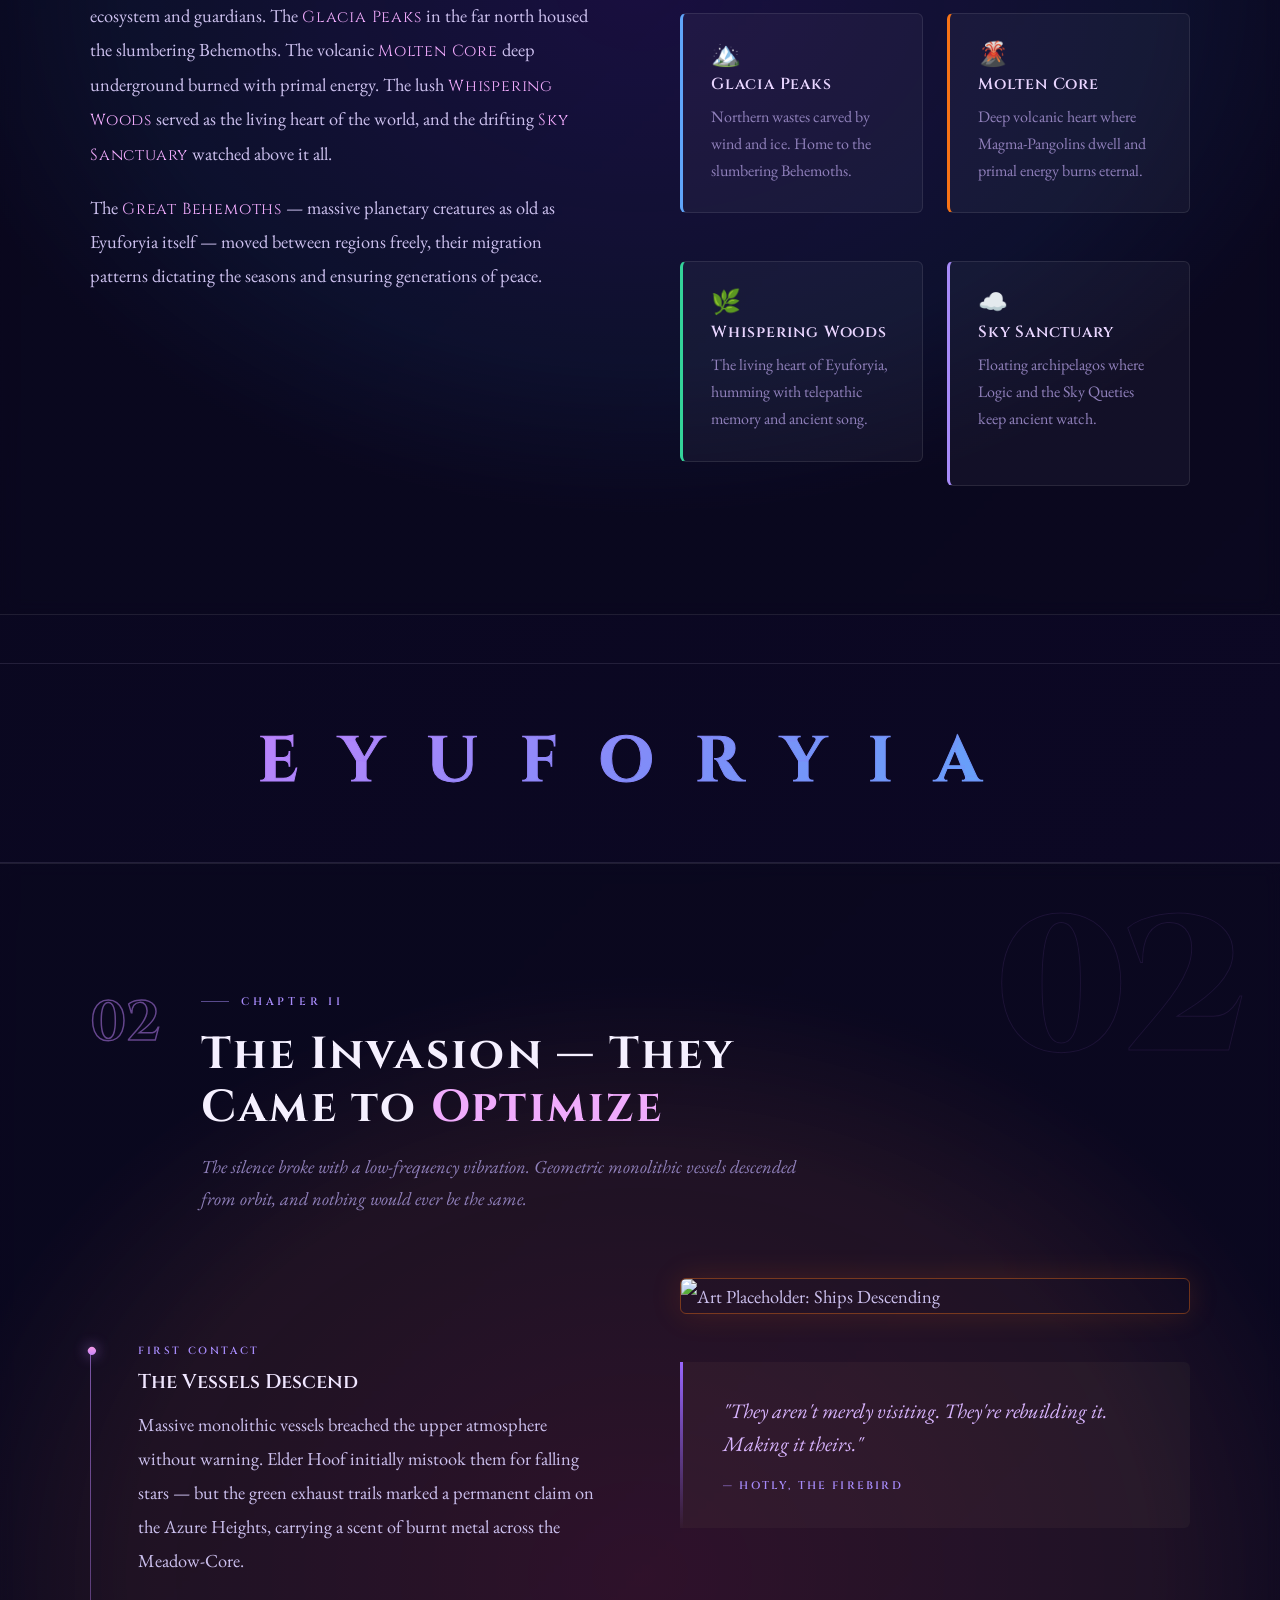
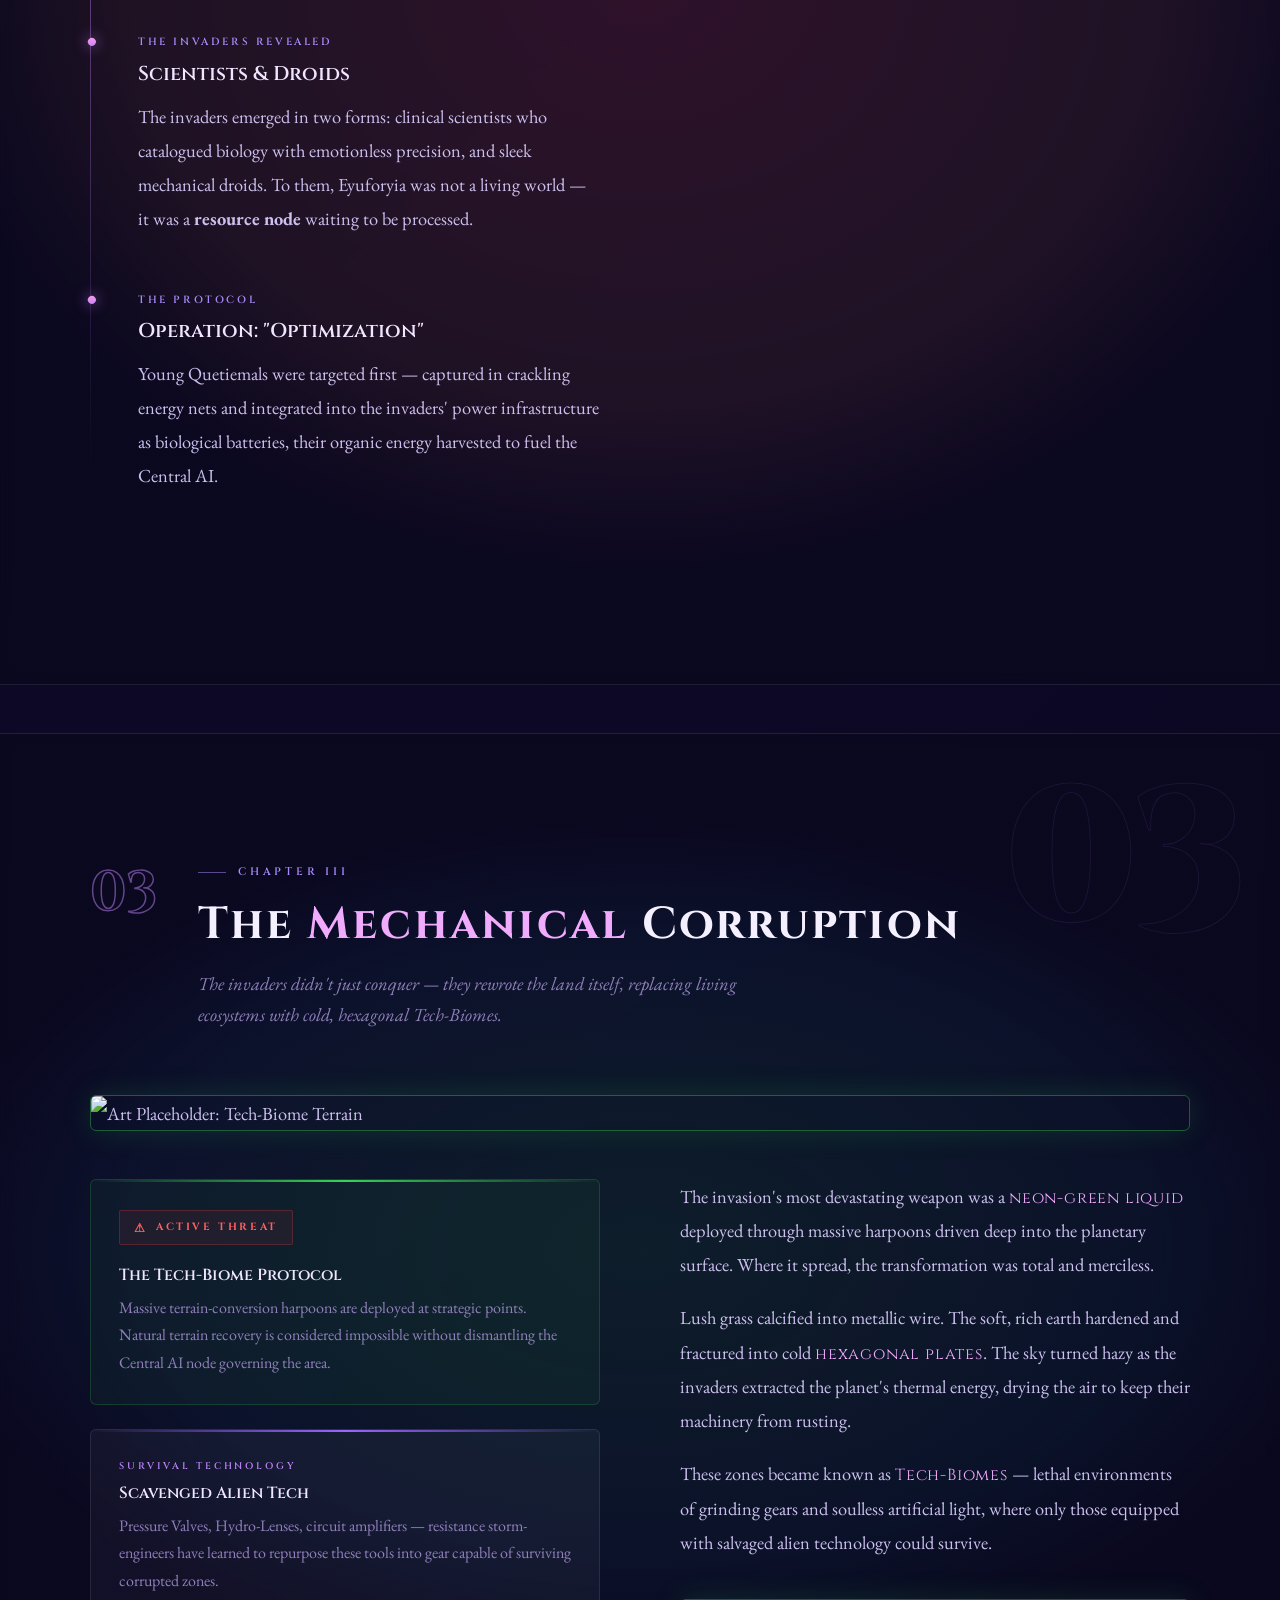
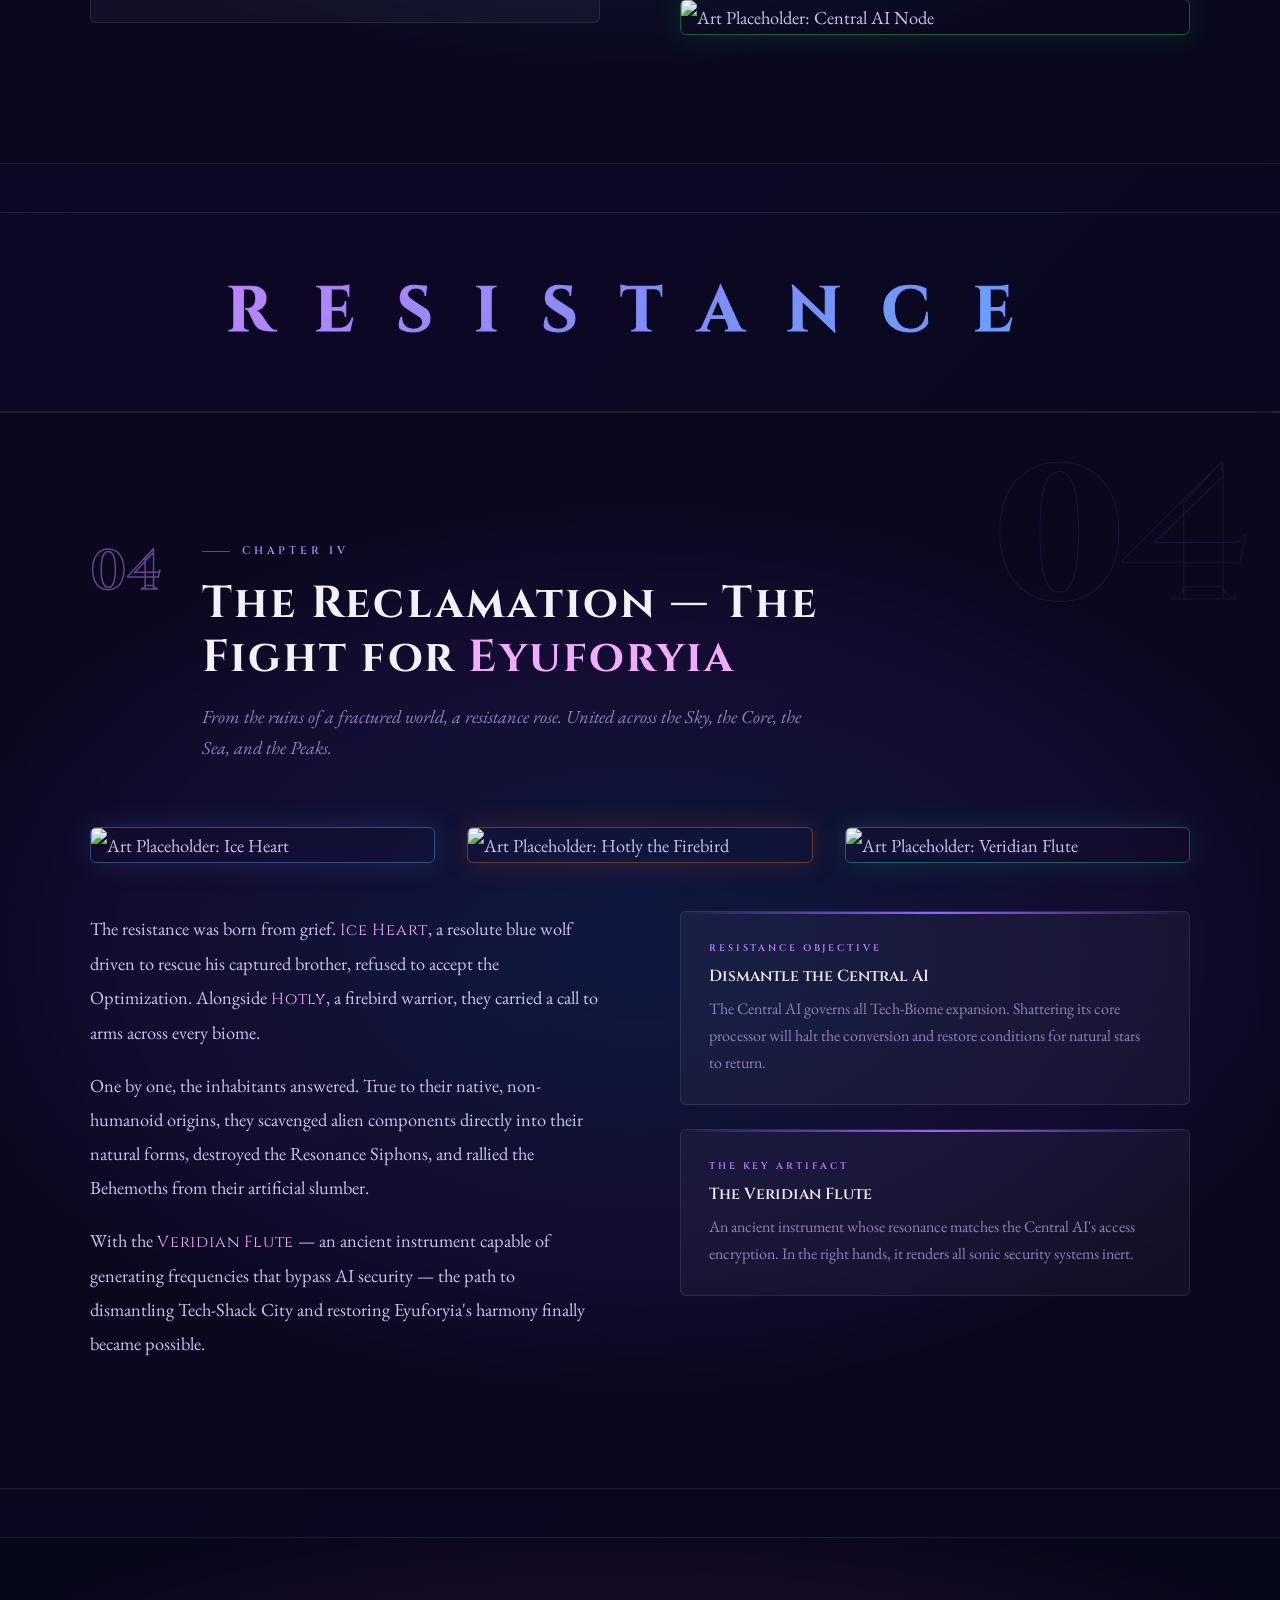
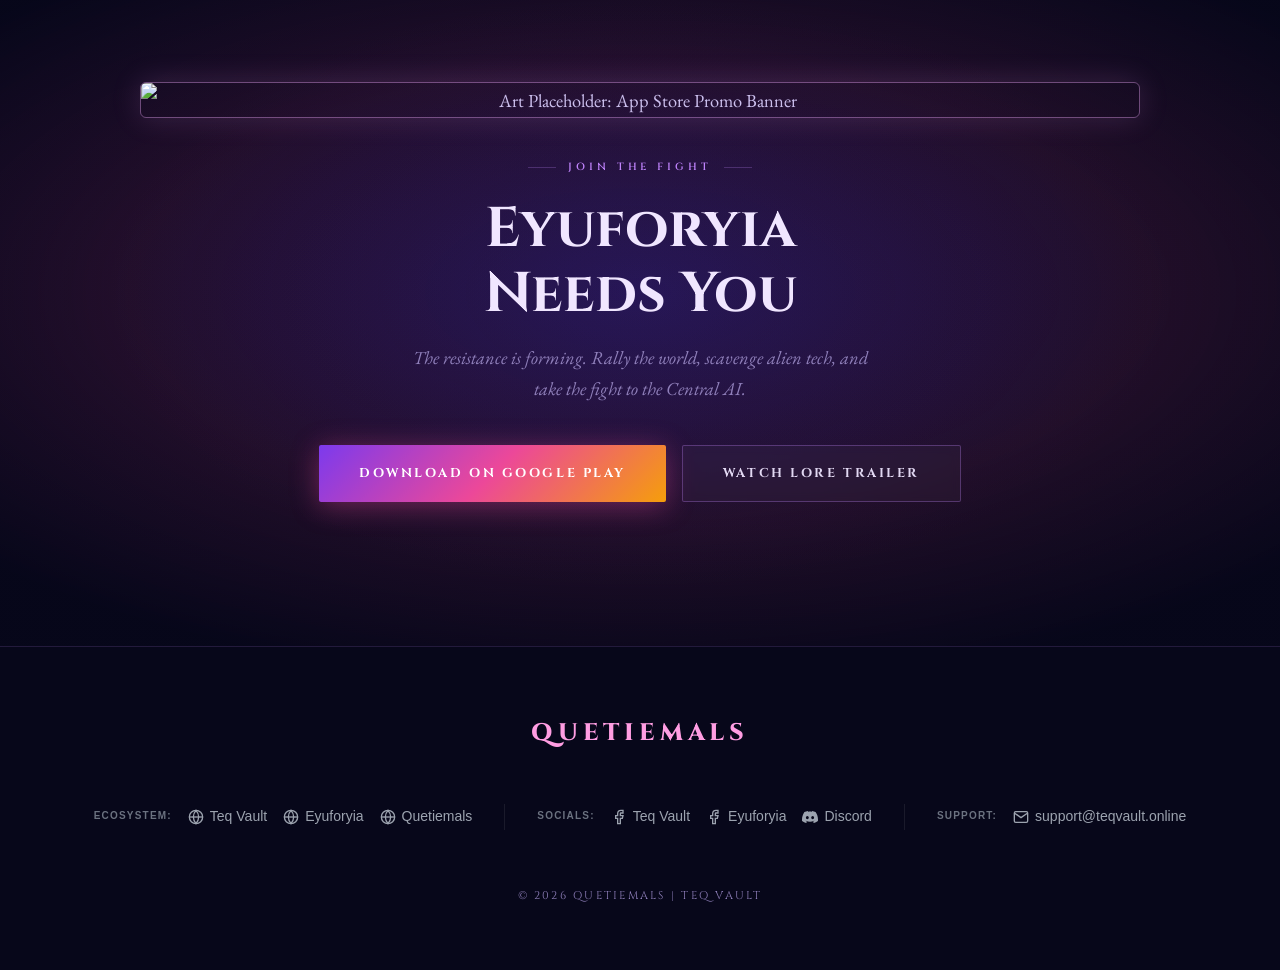
==== commit 36456392: "Adsense Update" ====
--- a/index.html
+++ b/index.html
@@ -1,13 +1,7 @@
 <!DOCTYPE html>
 <html lang="en" data-theme="dark">
 <head>
-  <script>
-    window.dataLayer = window.dataLayer || [];
-    function gtag(){dataLayer.push(arguments);}
-    gtag('js', new Date());
-    gtag('config', 'AW-18081437614');
-  </script>
-
+  <meta charset="UTF-8" />
   <script type="application/ld+json">
   {
     "@context": "https://schema.org",
@@ -18,25 +12,29 @@
     "genre": ["Science Fantasy", "Game Lore", "World Building"],
     "author": { "@type": "Organization", "name": "Teq Vault LLC" },
     "hasPart": [
-      { "@type": "CreativeWork", "name": "Chapter I: Origins" },
-      { "@type": "CreativeWork", "name": "Chapter III: The Mechanical Corruption" }
+      { "@type": "CreativeWork", "name": "Chapter I: Origins — A World of Violet Skies" },
+      { "@type": "CreativeWork", "name": "Chapter II: The Invasion — They Came to Optimize" },
+      { "@type": "CreativeWork", "name": "Chapter III: The Mechanical Corruption" },
+      { "@type": "CreativeWork", "name": "Chapter IV: The Reclamation — The Fight for Eyuforyia" }
     ]
   }
   </script>
 
+  <!-- Google Analytics -->
   <script async src="https://www.googletagmanager.com/gtag/js?id=AW-18081437614"></script>
-
-  <meta charset="UTF-8" />
-  <meta name="google-site-verification" content="EwNHriVke6C1HkRrt9NQ9toqw_e5fjX2D9Z-4wwfinc" />
+  <script>
+    window.dataLayer = window.dataLayer || [];
+    function gtag(){dataLayer.push(arguments);}
+    gtag('js', new Date());
+    gtag('config', 'AW-18081437614');
+  </script>
+<meta name="google-site-verification" content="EwNHriVke6C1HkRrt9NQ9toqw_e5fjX2D9Z-4wwfinc" />
   <meta name="viewport" content="width=device-width, initial-scale=1.0" />
   <title>The Lore | Quetiemals</title>
+  <link rel="canonical" href="https://eyuforyia.com/">
   <meta name="description" content="Chronicles of Eyuforyia — the story of a world torn open, corrupted, and fighting to reclaim its soul." />
-
-  <link rel="preconnect" href="https://fonts.googleapis.com">
-  <link rel="preconnect" href="https://fonts.gstatic.com" crossorigin>
-  <link href="https://fonts.googleapis.com/css2?family=Cinzel:wght@400;600;700;900&family=EB+Garamond:ital,wght@0,400;0,500;1,400;1,500&display=swap" rel="stylesheet">
-
-  <script src="https://cdn.tailwindcss.com/3.4.1/tailwind.min.js"></script>
+<script src="https://cdn.tailwindcss.com/3.4.1/tailwind.min.js"></script>
+  <link rel="stylesheet" href="CSS/theme.css">
   <link rel="stylesheet" href="CSS/style.css">
 
   <style>
@@ -86,7 +84,7 @@
       top: 0; left: 0;
       width: 100vw; height: 100vh;
       z-index: -2;
-      background-image: url('image_dd6986.jpg'); 
+      background-image: url('IMG/BGLandscape.png'); 
       background-size: cover;
       background-position: center;
       background-attachment: fixed;
@@ -917,7 +915,9 @@
 
   </style>
   <!-- Google AdSense -->
-  <script async src="https://pagead2.googlesyndication.com/pagead/js/adsbygoogle.js?client=ca-pub-2168487052215648" crossorigin="anonymous"></script>
+  
+  <meta name="google-adsense-account" content="ca-pub-7932735753046865">
+  <script async src="https://pagead2.googlesyndication.com/pagead/js/adsbygoogle.js?client=ca-pub-7932735753046865" crossorigin="anonymous"></script>
 </head>
 
 <body>
@@ -1380,7 +1380,7 @@
             if (match) match.classList.add('active');
           }
         });
-      }, { rootMargin: '-30% 0px -60% 0px' }).observe(section);
+      }, { rootMargin: '-20% 0px -50% 0px' }).observe(section);
     });
 
     /* scroll reveal */
--- a/CSS/theme.css
+++ b/CSS/theme.css
@@ -0,0 +1,267 @@
+/* ══════════════════════════════════════════
+   QUETIEMALS / EYUFORYIA  — Shared Theme
+   All pages reference this file.
+   ══════════════════════════════════════════ */
+
+/* ── Fonts ─────────────────────────────── */
+@import url('https://fonts.googleapis.com/css2?family=Cinzel:wght@400;600;700;900&family=EB+Garamond:ital,wght@0,400;0,500;1,400;1,500&family=Exo+2:ital,wght@0,300..800;1,300..800&family=Barlow:ital,wght@0,300;0,400;0,500;0,600;1,400&display=swap');
+
+/* ── Canonical design tokens ────────────── */
+:root {
+  /* backgrounds */
+  --color-bg:              #07071a;
+  --color-surface:         #0f0d1a;
+  --color-surface-2:       #141224;
+  --color-surface-offset:  #1a1730;
+  --color-divider:         #231f3a;
+  --color-border:          #2e2a4a;
+
+  /* text */
+  --color-text:            #e2ddf5;
+  --color-text-muted:      #9893b8;
+  --color-text-faint:      #4e4a70;
+
+  /* primary — violet accent */
+  --color-primary:         #9966ff;
+  --color-primary-hover:   #b388ff;
+  --color-primary-glow:    rgba(153, 102, 255, 0.25);
+  --color-primary-border:  rgba(153, 102, 255, 0.35);
+
+  /* pink accent (Quetiemals signature) */
+  --color-accent:          #ff9de2;
+  --color-accent-dim:      #c96bc0;
+  --color-accent-glow:     rgba(255, 100, 220, 0.20);
+
+  /* corruption green */
+  --color-corrupt:         #39d353;
+  --color-corrupt-glow:    rgba(57, 211, 83, 0.2);
+
+  /* legacy aliases (used by index.html inline styles) */
+  --bg:            var(--color-bg);
+  --bg-section:    rgba(10, 8, 30, 0.75);
+  --bg-card:       rgba(255, 255, 255, 0.04);
+  --border:        rgba(255, 255, 255, 0.09);
+  --border-accent: var(--color-primary-border);
+  --gold:          var(--color-accent);
+  --gold-dim:      var(--color-accent-dim);
+  --gold-glow:     var(--color-accent-glow);
+  --text-primary:  var(--color-text);
+  --text-body:     #ccc0ee;
+  --text-muted:    var(--color-text-muted);
+
+  /* typography */
+  --font-display:  'Cinzel', 'Georgia', serif;
+  --font-body:     'EB Garamond', 'Georgia', serif;
+  --font-ui:       'Exo 2', 'Arial', sans-serif;
+  --font-lore:     'Cinzel', 'Georgia', serif;
+
+  /* spacing & radii */
+  --radius:        6px;
+  --radius-sm:     4px;
+  --radius-lg:     12px;
+  --ease:          300ms ease;
+}
+
+/* ── Global reset ───────────────────────── */
+*, *::before, *::after { box-sizing: border-box; margin: 0; padding: 0; }
+
+html { scroll-behavior: smooth; }
+
+body {
+  background: var(--color-bg);
+  color: var(--color-text);
+  font-family: var(--font-body);
+  font-size: 1.1rem;
+  line-height: 1.8;
+  overflow-x: hidden;
+}
+
+h1, h2, h3, h4, h5 {
+  font-family: var(--font-display);
+  line-height: 1.2;
+  color: var(--color-text);
+}
+
+a { color: var(--color-primary); text-decoration: none; }
+a:hover { color: var(--color-primary-hover); }
+
+img { max-width: 100%; display: block; }
+
+/* ── Nav ─────────────────────────────────── */
+.nav {
+  position: sticky;
+  top: 0;
+  z-index: 200;
+  display: flex;
+  align-items: center;
+  justify-content: space-between;
+  padding: 1rem 2rem;
+  background: rgba(7, 7, 26, 0.92);
+  backdrop-filter: blur(14px);
+  border-bottom: 1px solid var(--color-border);
+  font-family: var(--font-ui);
+}
+
+.nav-logo {
+  font-family: var(--font-display);
+  font-size: 1rem;
+  font-weight: 700;
+  color: var(--color-accent) !important;
+  letter-spacing: 0.12em;
+  text-transform: uppercase;
+  text-decoration: none;
+}
+
+.nav-links {
+  display: flex;
+  align-items: center;
+  gap: 0.25rem;
+  list-style: none;
+}
+
+.nav-links a {
+  font-family: var(--font-ui);
+  font-size: 0.78rem;
+  font-weight: 500;
+  letter-spacing: 0.08em;
+  text-transform: uppercase;
+  color: var(--color-text-muted);
+  padding: 0.4rem 0.75rem;
+  border-radius: var(--radius-sm);
+  text-decoration: none;
+  transition: color var(--ease), background var(--ease);
+}
+
+.nav-links a:hover,
+.nav-links a.active {
+  color: var(--color-accent) !important;
+  background: var(--color-accent-glow);
+}
+
+.nav-menu-btn {
+  display: none;
+  background: none;
+  border: none;
+  color: var(--color-text-muted);
+  cursor: pointer;
+  padding: 0.25rem;
+}
+
+@media (max-width: 768px) {
+  .nav { padding: 0.75rem 1rem; }
+  .nav-links { display: none; }
+  .nav-links.open {
+    display: flex;
+    flex-direction: column;
+    position: absolute;
+    top: 100%;
+    left: 0; right: 0;
+    background: rgba(7, 7, 26, 0.98);
+    border-bottom: 1px solid var(--color-border);
+    padding: 0.5rem 0 1rem;
+    gap: 0;
+  }
+  .nav-links.open a {
+    width: 100%;
+    padding: 0.75rem 1.5rem;
+    font-size: 0.9rem;
+  }
+  .nav-menu-btn { display: flex; }
+}
+
+/* ── Shared buttons ─────────────────────── */
+.btn {
+  display: inline-flex;
+  align-items: center;
+  gap: 0.5rem;
+  padding: 0.75rem 1.5rem;
+  border-radius: var(--radius);
+  font-family: var(--font-ui);
+  font-size: 0.82rem;
+  font-weight: 600;
+  letter-spacing: 0.08em;
+  text-transform: uppercase;
+  cursor: pointer;
+  border: none;
+  text-decoration: none;
+  transition: all var(--ease);
+}
+
+.btn-primary {
+  background: var(--color-primary);
+  color: #fff;
+}
+.btn-primary:hover {
+  background: var(--color-primary-hover);
+  box-shadow: 0 0 28px var(--color-primary-glow);
+  color: #fff;
+}
+
+.btn-ghost {
+  background: transparent;
+  border: 1px solid var(--color-primary-border);
+  color: var(--color-primary);
+}
+.btn-ghost:hover {
+  background: var(--color-primary-glow);
+  color: var(--color-primary-hover);
+}
+
+/* ── Shared section styles ──────────────── */
+.section-title {
+  font-family: var(--font-display);
+  font-size: clamp(1.5rem, 3vw, 2.5rem);
+  font-weight: 700;
+  letter-spacing: 0.05em;
+  color: var(--color-text);
+  margin-bottom: 1rem;
+}
+
+.section-eyebrow {
+  font-family: var(--font-ui);
+  font-size: 0.72rem;
+  font-weight: 600;
+  letter-spacing: 0.18em;
+  text-transform: uppercase;
+  color: var(--color-accent);
+  margin-bottom: 0.75rem;
+}
+
+/* ── Shared card ─────────────────────────── */
+.card {
+  background: var(--color-surface);
+  border: 1px solid var(--color-border);
+  border-radius: var(--radius-lg);
+  padding: 1.5rem;
+  transition: border-color var(--ease), box-shadow var(--ease);
+}
+.card:hover {
+  border-color: var(--color-primary-border);
+  box-shadow: 0 0 24px var(--color-primary-glow);
+}
+
+/* ── Footer ─────────────────────────────── */
+.footer {
+  padding: 3rem 2rem 2rem;
+  background: var(--color-surface);
+  border-top: 1px solid var(--color-border);
+  text-align: center;
+  font-family: var(--font-ui);
+}
+
+.footer-copy {
+  font-size: 0.7rem;
+  letter-spacing: 0.18em;
+  text-transform: uppercase;
+  color: var(--color-text-muted);
+  margin-top: 1rem;
+}
+
+/* ── Music player (shared) ──────────────── */
+#comm-array {
+  font-family: var(--font-ui) !important;
+}
+
+/* ── Scroll reveal ─────────────────────── */
+.reveal { opacity: 0; transform: translateY(18px); transition: opacity 0.55s ease, transform 0.55s ease; }
+.reveal.visible { opacity: 1; transform: none; }
--- a/CSS/style.css
+++ b/CSS/style.css
@@ -1,8 +1,8 @@
 
     /* â”€â”€â”€ TOKENS â”€â”€â”€â”€â”€â”€â”€â”€â”€â”€â”€â”€â”€â”€â”€â”€â”€â”€â”€â”€â”€â”€â”€â”€â”€â”€â”€â”€â”€â”€â”€â”€â”€â”€â”€â”€â”€â”€â”€â”€â”€â”€â”€â”€â”€â”€â”€ */
     :root {
-      --font-display: 'Exo 2', 'Arial', sans-serif;
-      --font-body:    'Barlow', 'Helvetica Neue', sans-serif;
+      /* --font-display: overridden by theme.css */
+      /* --font-body: overridden by theme.css */
       --font-lore:    'Cinzel', 'Georgia', serif;
 
       --text-xs:   clamp(0.75rem,  0.7rem  + 0.25vw, 0.875rem);
